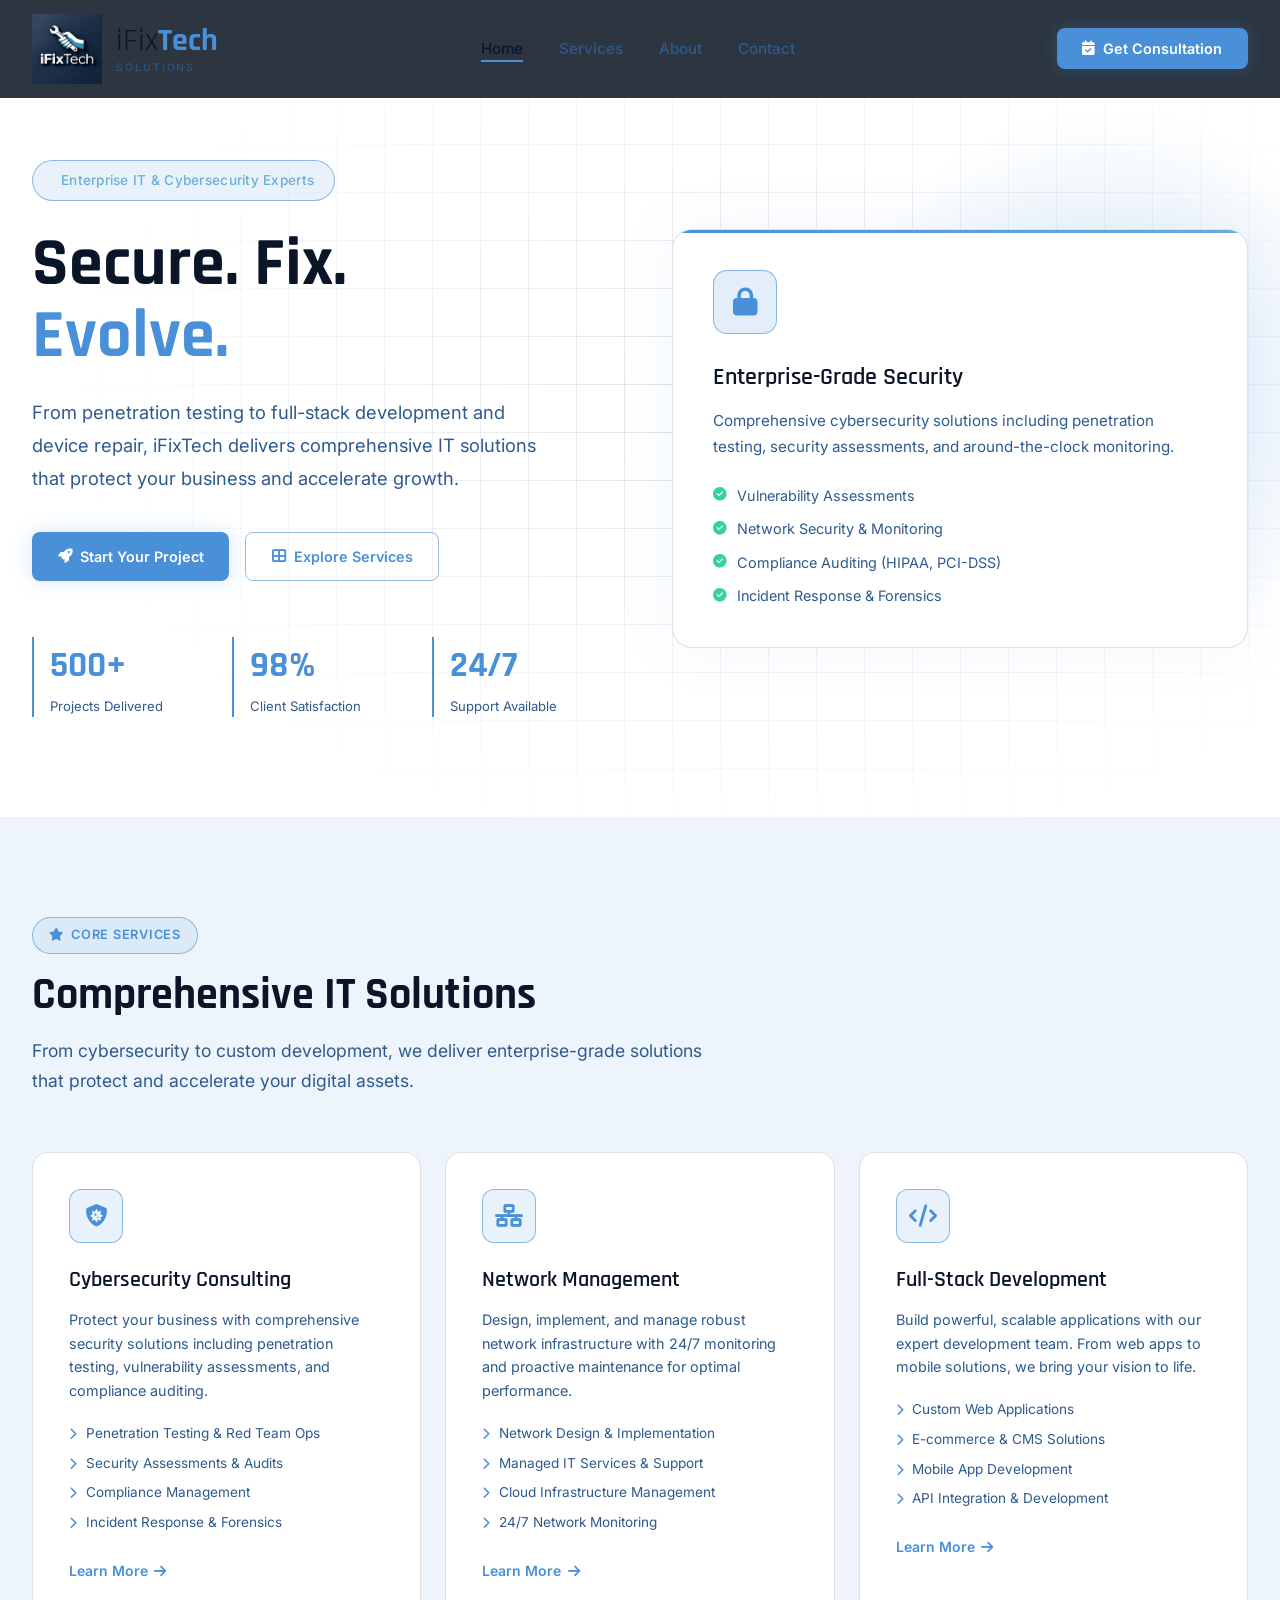
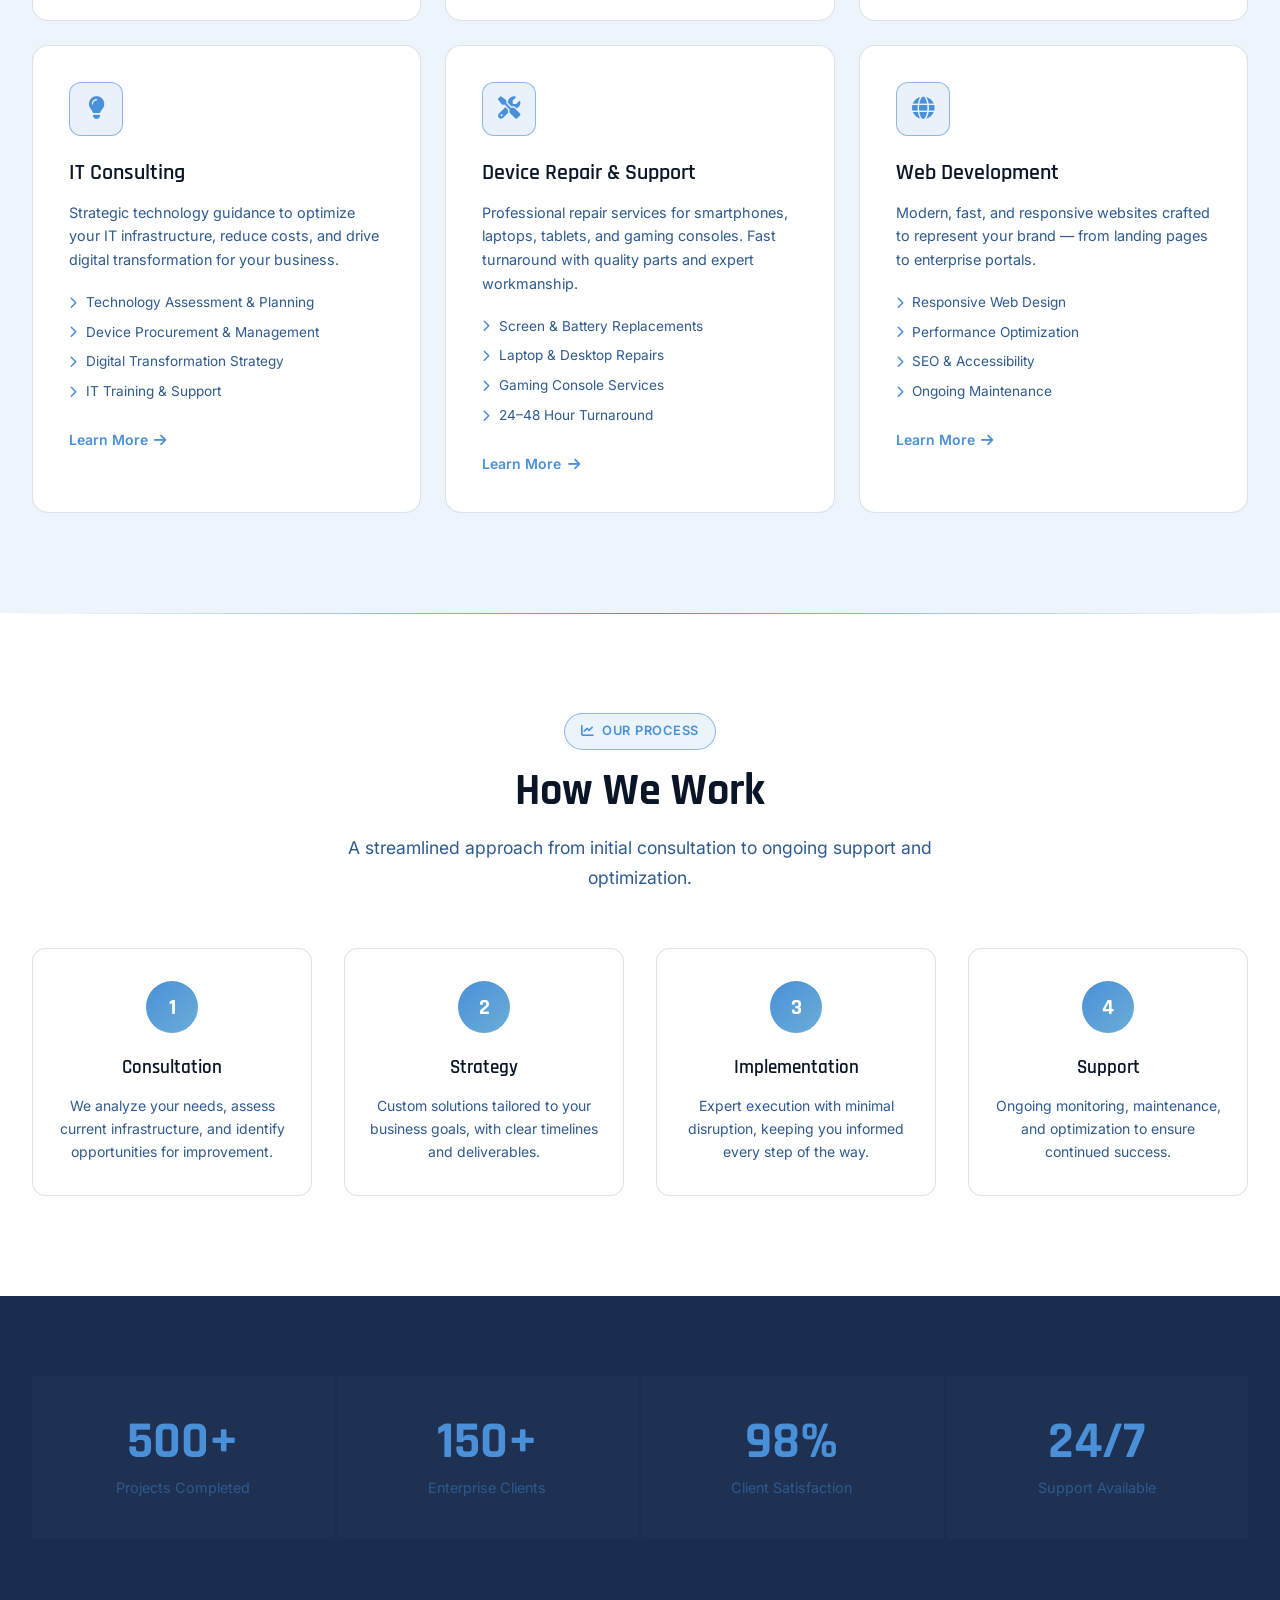
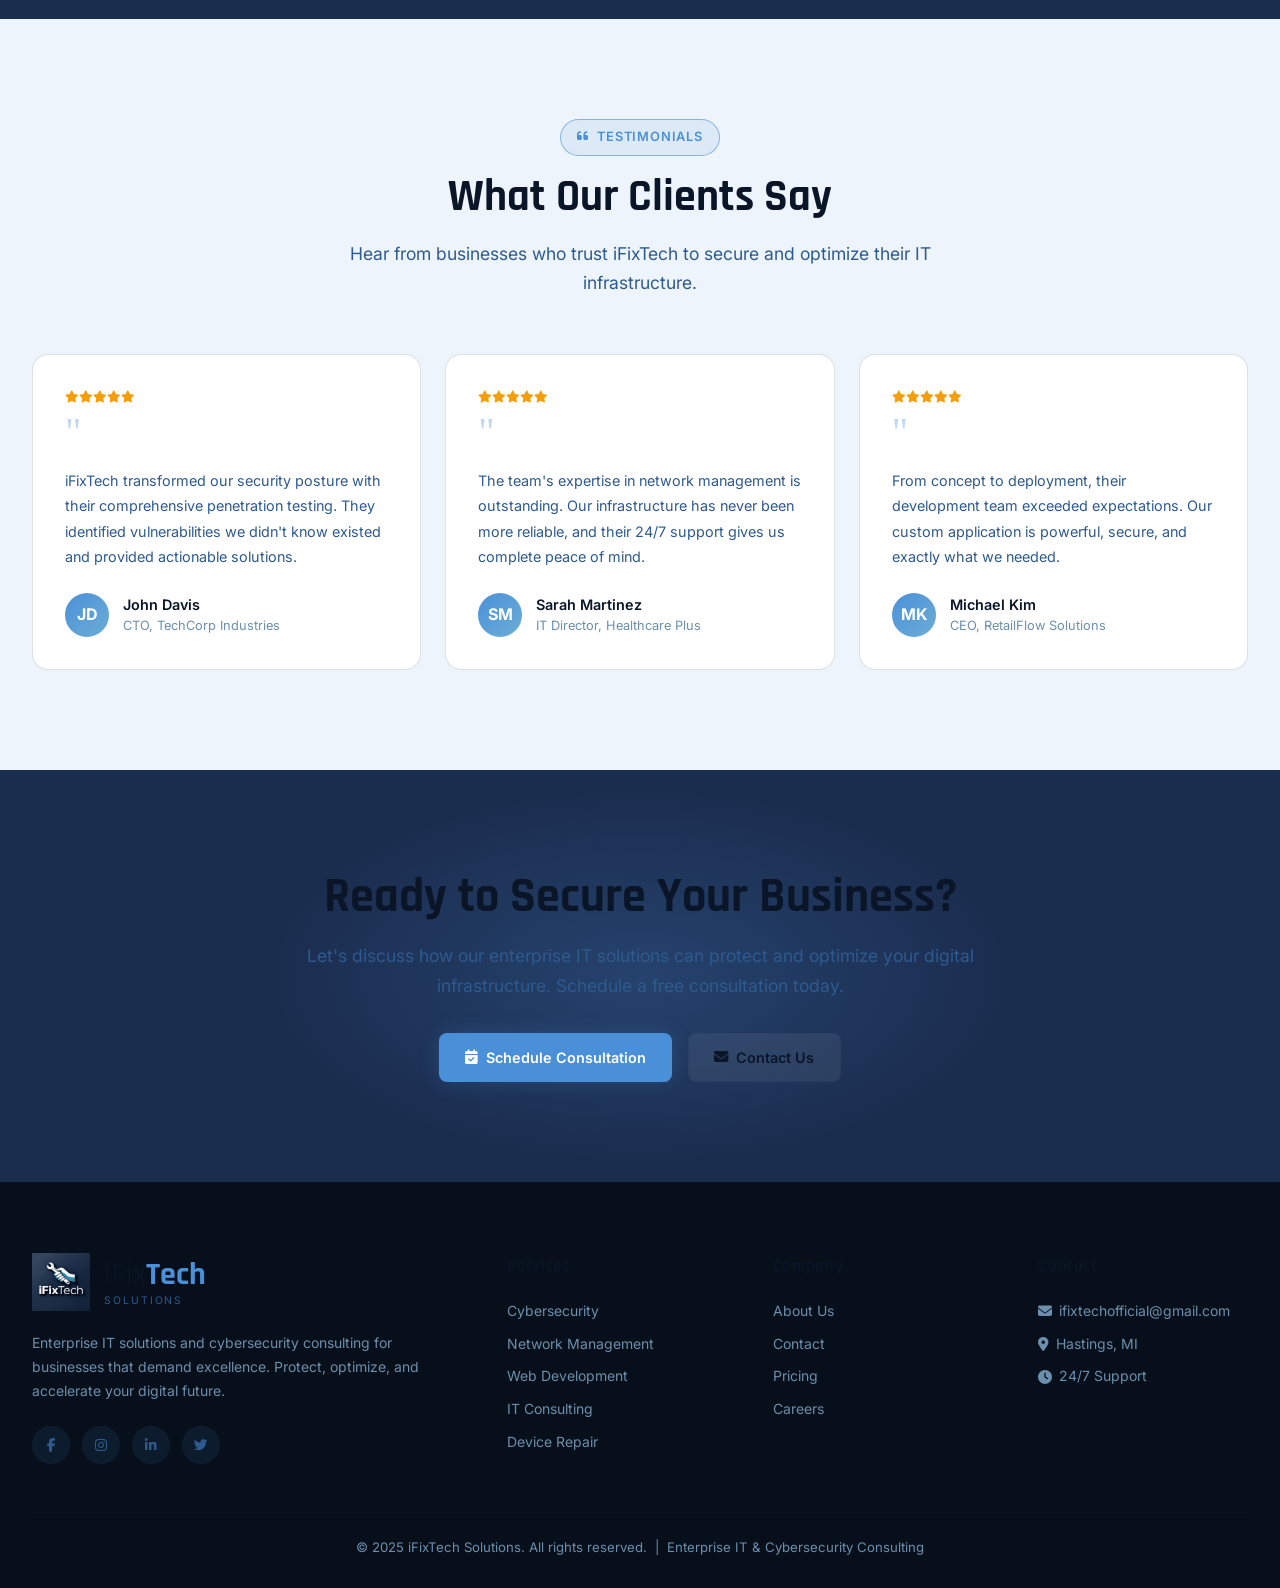
==== index.html @ 1303d903 "Full site revamp: dark navy theme matching iFixTech logo - Complete index.html redesign with dark na" ====
<!DOCTYPE html>
<html lang="en">
<head>
    <meta charset="UTF-8">
    <meta name="viewport" content="width=device-width, initial-scale=1.0">
    <title>iFixTech Solutions - Enterprise IT & Cybersecurity</title>
    <link rel="stylesheet" href="https://cdnjs.cloudflare.com/ajax/libs/font-awesome/6.4.0/css/all.min.css">
    <link href="https://fonts.googleapis.com/css2?family=Rajdhani:wght@400;500;600;700&family=Inter:wght@300;400;500;600;700&display=swap" rel="stylesheet">
    <style>
        /* Layout: full-width dark sections, max-1280 centered content, card grid */
        :root {
            --bg-page:    #08121F;
            --bg-surface: #0D1B2E;
            --bg-card:    #112236;
            --bg-raised:  #1B2D4F;
            --accent:     #4A90D9;
            --accent-lt:  #6BAED6;
            --accent-glow:rgba(74,144,217,0.22);
            --border:     rgba(74,144,217,0.18);
            --border-h:   rgba(74,144,217,0.5);
            --text-pri:   #FFFFFF;
            --text-sec:   #7FA8CC;
            --text-mut:   #4A6B8A;
            --success:    #34D399;
            --font-disp:  'Rajdhani', sans-serif;
            --font-body:  'Inter', sans-serif;
            color-scheme: dark;
        }
        @media (prefers-color-scheme: light) {
            :root:not([data-theme="dark"]) {
                --bg-page:    #EEF4FB;
                --bg-surface: #FFFFFF;
                --bg-card:    #FFFFFF;
                --bg-raised:  #1B2D4F;
                --border:     rgba(27,45,79,0.14);
                --border-h:   rgba(74,144,217,0.6);
                --text-pri:   #0A1628;
                --text-sec:   #2E5A8E;
                --text-mut:   #6B8FAD;
                color-scheme: light;
            }
        }
        :root[data-theme="light"] {
            --bg-page:    #EEF4FB;
            --bg-surface: #FFFFFF;
            --bg-card:    #FFFFFF;
            --bg-raised:  #1B2D4F;
            --border:     rgba(27,45,79,0.14);
            --border-h:   rgba(74,144,217,0.6);
            --text-pri:   #0A1628;
            --text-sec:   #2E5A8E;
            --text-mut:   #6B8FAD;
            color-scheme: light;
        }

        *, *::before, *::after { box-sizing: border-box; margin: 0; padding: 0; }
        html { scroll-behavior: smooth; }
        body {
            font-family: var(--font-body);
            background: var(--bg-page);
            color: var(--text-pri);
            line-height: 1.6;
            overflow-x: hidden;
        }
        .container { max-width: 1280px; margin: 0 auto; padding: 0 2rem; }
        img { max-width: 100%; }

        /* ── NAV ── */
        .header {
            position: fixed; top: 0; left: 0; right: 0; z-index: 1000;
            background: rgba(8,18,31,0.85);
            backdrop-filter: blur(18px);
            border-bottom: 1px solid var(--border);
            transition: background 0.3s;
        }
        .header.scrolled { background: rgba(8,18,31,0.97); }
        .nav {
            display: flex; align-items: center;
            justify-content: space-between;
            padding: 0.85rem 0;
        }
        .logo {
            display: flex; align-items: center; gap: 0.9rem;
            text-decoration: none; color: var(--text-pri);
            transition: opacity 0.2s;
        }
        .logo:hover { opacity: 0.88; }
        .logo-img { height: 70px; width: auto; flex-shrink: 0; }
        .logo-text { display: flex; flex-direction: column; line-height: 1.15; }
        .logo-name { font-family: var(--font-disp); font-size: 2rem; }
        .logo-ifix { font-weight: 400; color: var(--text-pri); }
        .logo-tech { font-weight: 700; color: var(--accent); }
        .logo-sub  { font-size: 0.65rem; letter-spacing: 0.18em; text-transform: uppercase; color: var(--text-sec); margin-top: 0.1rem; }

        .nav-links { display: flex; list-style: none; gap: 2.25rem; align-items: center; }
        .nav-links a {
            text-decoration: none; color: var(--text-sec); font-weight: 500;
            font-size: 0.95rem; transition: color 0.25s; position: relative; padding-bottom: 2px;
        }
        .nav-links a::after {
            content: ''; position: absolute; bottom: -2px; left: 0; right: 100%;
            height: 2px; background: var(--accent); transition: right 0.3s;
        }
        .nav-links a:hover, .nav-links a.active { color: var(--text-pri); }
        .nav-links a:hover::after, .nav-links a.active::after { right: 0; }

        .btn {
            display: inline-flex; align-items: center; gap: 0.5rem;
            padding: 0.75rem 1.6rem; border-radius: 8px; font-weight: 600;
            font-size: 0.9rem; text-decoration: none; cursor: pointer; border: none;
            transition: all 0.25s; font-family: var(--font-body);
        }
        .btn-primary {
            background: var(--accent); color: #fff;
            box-shadow: 0 0 20px var(--accent-glow);
        }
        .btn-primary:hover { background: var(--accent-lt); transform: translateY(-1px); box-shadow: 0 0 30px var(--accent-glow); }
        .btn-outline { background: transparent; color: var(--accent); border: 1.5px solid var(--border-h); }
        .btn-outline:hover { background: var(--accent-glow); color: #fff; border-color: var(--accent); }
        .btn-ghost  { background: rgba(255,255,255,0.07); color: var(--text-pri); border: 1px solid var(--border); }
        .btn-ghost:hover  { background: rgba(255,255,255,0.12); }

        .mobile-menu { display: none; background: none; border: none; color: var(--text-sec); font-size: 1.4rem; cursor: pointer; }

        /* ── HERO ── */
        .hero {
            padding: 160px 0 100px;
            background: var(--bg-surface);
            position: relative; overflow: hidden;
        }
        .hero-grid-bg {
            position: absolute; inset: 0; z-index: 0; pointer-events: none;
            background-image:
                linear-gradient(var(--border) 1px, transparent 1px),
                linear-gradient(90deg, var(--border) 1px, transparent 1px);
            background-size: 48px 48px;
            mask-image: radial-gradient(ellipse 70% 70% at 60% 50%, black 0%, transparent 80%);
        }
        .hero-glow {
            position: absolute; top: 10%; right: -10%; width: 600px; height: 600px;
            background: radial-gradient(circle, var(--accent-glow) 0%, transparent 65%);
            z-index: 0; pointer-events: none;
        }
        .hero-content {
            position: relative; z-index: 1;
            display: grid; grid-template-columns: 1fr 1fr; gap: 4rem; align-items: center;
        }
        .hero-badge {
            display: inline-flex; align-items: center; gap: 0.5rem;
            background: rgba(74,144,217,0.12); border: 1px solid var(--border-h);
            padding: 0.55rem 1.25rem; border-radius: 50px; font-size: 0.85rem;
            font-weight: 500; color: var(--accent-lt); margin-bottom: 1.75rem;
            letter-spacing: 0.02em;
        }
        .hero-title {
            font-family: var(--font-disp); font-size: 4.25rem; font-weight: 700;
            line-height: 1.05; color: var(--text-pri); margin-bottom: 1.5rem;
            text-wrap: balance;
        }
        .hero-title .hl { color: var(--accent); }
        .hero-subtitle {
            font-size: 1.15rem; color: var(--text-sec); line-height: 1.8;
            margin-bottom: 2.25rem; max-width: 520px;
        }
        .hero-cta { display: flex; gap: 1rem; flex-wrap: wrap; margin-bottom: 3.5rem; }
        .hero-stats { display: grid; grid-template-columns: repeat(3,1fr); gap: 1.5rem; }
        .stat-item { border-left: 2px solid var(--accent); padding-left: 1rem; }
        .stat-num { font-family: var(--font-disp); font-size: 2.25rem; font-weight: 700; color: var(--accent); }
        .stat-lbl { font-size: 0.82rem; color: var(--text-sec); margin-top: 0.1rem; }

        .hero-card {
            background: var(--bg-card);
            border: 1px solid var(--border);
            border-radius: 20px; padding: 2.5rem;
            box-shadow: 0 0 60px rgba(74,144,217,0.08);
            position: relative; overflow: hidden;
        }
        .hero-card::before {
            content: ''; position: absolute; top: 0; left: 0; right: 0; height: 3px;
            background: linear-gradient(90deg, var(--accent), var(--accent-lt));
        }
        .hero-card-icon {
            width: 64px; height: 64px; background: rgba(74,144,217,0.15);
            border: 1px solid var(--border-h); border-radius: 14px;
            display: flex; align-items: center; justify-content: center;
            font-size: 1.75rem; color: var(--accent); margin-bottom: 1.5rem;
        }
        .hero-card h3 { font-family: var(--font-disp); font-size: 1.5rem; font-weight: 600; margin-bottom: 0.75rem; }
        .hero-card p  { color: var(--text-sec); line-height: 1.7; margin-bottom: 1.5rem; font-size: 0.95rem; }
        .check-list { list-style: none; display: flex; flex-direction: column; gap: 0.65rem; }
        .check-list li { display: flex; align-items: center; gap: 0.65rem; font-size: 0.9rem; color: var(--text-sec); }
        .check-list li i { color: var(--success); font-size: 0.85rem; flex-shrink: 0; }

        /* ── SECTION SHARED ── */
        .section-badge {
            display: inline-flex; align-items: center; gap: 0.45rem;
            background: rgba(74,144,217,0.1); border: 1px solid var(--border-h);
            padding: 0.45rem 1rem; border-radius: 50px; font-size: 0.8rem;
            font-weight: 600; color: var(--accent); letter-spacing: 0.06em;
            text-transform: uppercase; margin-bottom: 1rem;
        }
        .section-title {
            font-family: var(--font-disp); font-size: 2.75rem; font-weight: 700;
            color: var(--text-pri); margin-bottom: 1rem; line-height: 1.15; text-wrap: balance;
        }
        .section-sub { font-size: 1.1rem; color: var(--text-sec); line-height: 1.7; max-width: 680px; }
        .section-header { margin-bottom: 3.5rem; }
        .section-header.center { text-align: center; }
        .section-header.center .section-sub { margin: 0 auto; }

        /* ── SERVICES ── */
        .services-section { padding: 100px 0; background: var(--bg-page); }
        .services-grid { display: grid; grid-template-columns: repeat(3,1fr); gap: 1.5rem; }
        .service-card {
            background: var(--bg-card); border: 1px solid var(--border);
            border-radius: 16px; padding: 2.25rem;
            transition: border-color 0.3s, box-shadow 0.3s, transform 0.3s;
            position: relative; overflow: hidden;
        }
        .service-card::after {
            content: ''; position: absolute; bottom: 0; left: 0; right: 0; height: 2px;
            background: linear-gradient(90deg, var(--accent), var(--accent-lt));
            transform: scaleX(0); transform-origin: left; transition: transform 0.35s;
        }
        .service-card:hover { border-color: var(--border-h); transform: translateY(-4px); box-shadow: 0 12px 40px rgba(74,144,217,0.12); }
        .service-card:hover::after { transform: scaleX(1); }
        .svc-icon {
            width: 54px; height: 54px; background: rgba(74,144,217,0.12);
            border: 1px solid var(--border-h); border-radius: 12px;
            display: flex; align-items: center; justify-content: center;
            font-size: 1.4rem; color: var(--accent); margin-bottom: 1.25rem;
            transition: background 0.3s;
        }
        .service-card:hover .svc-icon { background: rgba(74,144,217,0.22); }
        .svc-title { font-family: var(--font-disp); font-size: 1.35rem; font-weight: 600; margin-bottom: 0.65rem; }
        .svc-desc  { font-size: 0.9rem; color: var(--text-sec); line-height: 1.65; margin-bottom: 1.25rem; }
        .svc-features { list-style: none; display: flex; flex-direction: column; gap: 0.5rem; margin-bottom: 1.5rem; }
        .svc-features li { font-size: 0.85rem; color: var(--text-sec); display: flex; align-items: center; gap: 0.55rem; }
        .svc-features li i { color: var(--accent); font-size: 0.75rem; flex-shrink: 0; }
        .svc-link {
            display: inline-flex; align-items: center; gap: 0.4rem;
            font-size: 0.875rem; font-weight: 600; color: var(--accent);
            text-decoration: none; transition: gap 0.25s;
        }
        .svc-link:hover { gap: 0.7rem; }
        .service-card.wide { grid-column: span 3; max-width: 480px; margin: 0 auto; width: 100%; }

        /* ── PROCESS ── */
        .process-section { padding: 100px 0; background: var(--bg-surface); position: relative; overflow: hidden; }
        .process-section::before {
            content: ''; position: absolute; top: 0; left: 0; right: 0; height: 1px;
            background: linear-gradient(90deg, transparent, var(--accent), transparent);
        }
        .process-grid { display: grid; grid-template-columns: repeat(4,1fr); gap: 2rem; margin-top: 3.5rem; }
        .process-step { text-align: center; padding: 2rem 1.5rem; background: var(--bg-card); border: 1px solid var(--border); border-radius: 14px; transition: border-color 0.3s; }
        .process-step:hover { border-color: var(--border-h); }
        .process-num {
            width: 52px; height: 52px; background: linear-gradient(135deg, var(--accent), var(--accent-lt));
            border-radius: 50%; display: flex; align-items: center; justify-content: center;
            font-family: var(--font-disp); font-size: 1.4rem; font-weight: 700;
            color: #fff; margin: 0 auto 1.25rem;
        }
        .process-step h3 { font-family: var(--font-disp); font-size: 1.2rem; font-weight: 600; margin-bottom: 0.6rem; }
        .process-step p  { font-size: 0.875rem; color: var(--text-sec); line-height: 1.65; }

        /* ── STATS ── */
        .stats-section { padding: 80px 0; background: var(--bg-raised); }
        .stats-grid { display: grid; grid-template-columns: repeat(4,1fr); gap: 2px; }
        .stat-card {
            padding: 2.5rem 2rem; text-align: center;
            background: rgba(255,255,255,0.02);
            border-right: 1px solid var(--border);
        }
        .stat-card:last-child { border-right: none; }
        .stat-card .stat-num { font-family: var(--font-disp); font-size: 3.25rem; font-weight: 700; color: var(--accent); line-height: 1; }
        .stat-card .stat-lbl { font-size: 0.9rem; color: var(--text-sec); margin-top: 0.5rem; }

        /* ── TESTIMONIALS ── */
        .testimonials-section { padding: 100px 0; background: var(--bg-page); }
        .testimonials-grid { display: grid; grid-template-columns: repeat(3,1fr); gap: 1.5rem; }
        .testimonial-card {
            background: var(--bg-card); border: 1px solid var(--border); border-radius: 16px;
            padding: 2rem; transition: border-color 0.3s, transform 0.3s;
        }
        .testimonial-card:hover { border-color: var(--border-h); transform: translateY(-3px); }
        .quote-icon { font-size: 2.5rem; color: var(--accent); opacity: 0.35; line-height: 1; margin-bottom: 1rem; font-family: Georgia, serif; }
        .testimonial-text { font-size: 0.9rem; color: var(--text-sec); line-height: 1.75; margin-bottom: 1.5rem; }
        .testimonial-author { display: flex; align-items: center; gap: 0.875rem; }
        .author-avatar {
            width: 44px; height: 44px; border-radius: 50%; flex-shrink: 0;
            background: linear-gradient(135deg, var(--accent), var(--accent-lt));
            display: flex; align-items: center; justify-content: center;
            font-weight: 700; font-size: 1rem; color: #fff;
        }
        .author-info h4 { font-size: 0.9rem; font-weight: 600; color: var(--text-pri); }
        .author-info p  { font-size: 0.8rem; color: var(--text-mut); }
        .stars { color: #F59E0B; font-size: 0.75rem; margin-bottom: 0.35rem; }

        /* ── CTA ── */
        .cta-section {
            padding: 100px 0;
            background: var(--bg-raised);
            position: relative; overflow: hidden;
        }
        .cta-section::before {
            content: ''; position: absolute; left: 50%; top: 50%; transform: translate(-50%,-50%);
            width: 800px; height: 400px;
            background: radial-gradient(ellipse, var(--accent-glow) 0%, transparent 65%);
            pointer-events: none;
        }
        .cta-inner { text-align: center; position: relative; z-index: 1; max-width: 680px; margin: 0 auto; }
        .cta-inner .section-title { font-size: 3rem; margin-bottom: 1rem; }
        .cta-inner p { font-size: 1.1rem; color: var(--text-sec); line-height: 1.7; margin-bottom: 2rem; }
        .cta-btns { display: flex; gap: 1rem; justify-content: center; flex-wrap: wrap; }

        /* ── FOOTER ── */
        .footer {
            background: #060F1A;
            padding: 70px 0 30px;
            border-top: 1px solid var(--border);
        }
        .footer-grid { display: grid; grid-template-columns: 2fr 1fr 1fr 1fr; gap: 3.5rem; margin-bottom: 3rem; }
        .footer-brand .logo { margin-bottom: 1.25rem; }
        .footer-brand p { font-size: 0.875rem; color: var(--text-mut); line-height: 1.7; margin-bottom: 1.5rem; }
        .social-row { display: flex; gap: 0.75rem; }
        .social-row a {
            width: 38px; height: 38px; border-radius: 50%;
            background: rgba(74,144,217,0.1); border: 1px solid var(--border);
            display: flex; align-items: center; justify-content: center;
            color: var(--text-sec); text-decoration: none; font-size: 0.85rem;
            transition: all 0.25s;
        }
        .social-row a:hover { background: var(--accent); color: #fff; border-color: var(--accent); }
        .footer-col h4 { font-family: var(--font-disp); font-size: 1.05rem; font-weight: 600; margin-bottom: 1.25rem; letter-spacing: 0.04em; }
        .footer-links { list-style: none; display: flex; flex-direction: column; gap: 0.65rem; }
        .footer-links a { font-size: 0.875rem; color: var(--text-mut); text-decoration: none; transition: color 0.25s; display: flex; align-items: center; gap: 0.4rem; }
        .footer-links a:hover { color: var(--accent-lt); }
        .footer-bottom { border-top: 1px solid var(--border); padding-top: 1.5rem; text-align: center; font-size: 0.825rem; color: var(--text-mut); }

        /* ── MODAL ── */
        .modal {
            display: none; position: fixed; inset: 0; z-index: 2000;
            background: rgba(4,10,20,0.92); backdrop-filter: blur(10px);
            align-items: center; justify-content: center;
        }
        .modal.active { display: flex; }
        .modal-box {
            background: var(--bg-card); border: 1px solid var(--border);
            border-radius: 20px; width: 90%; max-width: 580px; max-height: 90vh;
            overflow-y: auto; position: relative;
        }
        .modal-box::before {
            content: ''; position: absolute; top: 0; left: 0; right: 0; height: 3px;
            background: linear-gradient(90deg, var(--accent), var(--accent-lt)); border-radius: 20px 20px 0 0;
        }
        .modal-head { padding: 2rem 2rem 1.25rem; border-bottom: 1px solid var(--border); }
        .modal-close {
            position: absolute; top: 1.25rem; right: 1.25rem;
            width: 36px; height: 36px; border-radius: 50%;
            background: var(--bg-raised); border: 1px solid var(--border);
            color: var(--text-sec); font-size: 1rem; cursor: pointer;
            display: flex; align-items: center; justify-content: center; transition: all 0.25s;
        }
        .modal-close:hover { background: #EF4444; color: #fff; border-color: #EF4444; }
        .modal-title { font-family: var(--font-disp); font-size: 1.75rem; font-weight: 700; margin-bottom: 0.35rem; }
        .modal-sub { font-size: 0.875rem; color: var(--text-sec); }
        .modal-body { padding: 1.75rem 2rem; }
        .form-row { display: grid; grid-template-columns: 1fr 1fr; gap: 1rem; }
        .form-group { margin-bottom: 1.25rem; }
        .form-label { display: block; font-size: 0.85rem; font-weight: 600; color: var(--text-sec); margin-bottom: 0.45rem; }
        .form-input, .form-select, .form-textarea {
            width: 100%; padding: 0.75rem 1rem;
            background: var(--bg-raised); border: 1px solid var(--border);
            border-radius: 9px; font-size: 0.9rem; color: var(--text-pri);
            font-family: var(--font-body); transition: border-color 0.25s;
        }
        .form-input:focus, .form-select:focus, .form-textarea:focus {
            outline: none; border-color: var(--accent);
            box-shadow: 0 0 0 3px var(--accent-glow);
        }
        .form-input::placeholder, .form-textarea::placeholder { color: var(--text-mut); }
        .form-select option { background: var(--bg-card); }
        .form-textarea { resize: vertical; min-height: 110px; }
        .form-submit {
            width: 100%; padding: 0.875rem; background: var(--accent); color: #fff;
            border: none; border-radius: 9px; font-size: 0.95rem; font-weight: 600;
            font-family: var(--font-body); cursor: pointer; transition: all 0.25s;
            display: flex; align-items: center; justify-content: center; gap: 0.5rem;
        }
        .form-submit:hover { background: var(--accent-lt); transform: translateY(-1px); }
        .success-msg {
            display: none; background: rgba(52,211,153,0.12); border: 1px solid rgba(52,211,153,0.4);
            color: var(--success); padding: 0.875rem; border-radius: 9px;
            text-align: center; font-size: 0.9rem; margin-bottom: 1rem;
        }
        .success-msg.show { display: block; }

        /* ── FLOATING BG ICONS ── */
        .bg-icons { position: fixed; inset: 0; pointer-events: none; z-index: -1; overflow: hidden; }
        .bg-icons i { position: absolute; color: var(--accent); opacity: 0.04; animation: drift 18s ease-in-out infinite; }
        @keyframes drift {
            0%,100% { transform: translate(0,0) rotate(0deg); }
            33%      { transform: translate(12px,-18px) rotate(4deg); }
            66%      { transform: translate(-10px,12px) rotate(-3deg); }
        }

        /* ── ANIMATIONS ── */
        .fade-up { opacity: 0; transform: translateY(28px); transition: opacity 0.7s, transform 0.7s; }
        .fade-up.visible { opacity: 1; transform: translateY(0); }

        /* ── RESPONSIVE ── */
        @media (max-width: 1024px) {
            .hero-content { grid-template-columns: 1fr; }
            .hero-card { max-width: 520px; }
            .services-grid { grid-template-columns: 1fr 1fr; }
            .service-card.wide { grid-column: span 2; }
            .process-grid { grid-template-columns: 1fr 1fr; }
            .testimonials-grid { grid-template-columns: 1fr 1fr; }
            .testimonials-grid .testimonial-card:last-child { grid-column: span 2; max-width: 420px; margin: 0 auto; }
            .stats-grid { grid-template-columns: repeat(2,1fr); }
            .stat-card:nth-child(2) { border-right: none; }
            .footer-grid { grid-template-columns: 1fr 1fr; }
        }
        @media (max-width: 768px) {
            .logo-img { height: 54px; }
            .logo-name { font-size: 1.6rem; }
            .nav-links { display: none; position: fixed; top: 80px; left: 0; right: 0; bottom: 0; background: var(--bg-page); flex-direction: column; justify-content: center; align-items: center; gap: 2rem; border-top: 1px solid var(--border); }
            .nav-links.open { display: flex; }
            .mobile-menu { display: block; }
            .hero { padding: 130px 0 70px; }
            .hero-title { font-size: 2.75rem; }
            .hero-stats { grid-template-columns: 1fr; }
            .section-title { font-size: 2rem; }
            .services-grid { grid-template-columns: 1fr; }
            .service-card.wide { grid-column: span 1; }
            .process-grid { grid-template-columns: 1fr; }
            .stats-grid { grid-template-columns: 1fr; }
            .stat-card { border-right: none; border-bottom: 1px solid var(--border); }
            .testimonials-grid { grid-template-columns: 1fr; }
            .testimonials-grid .testimonial-card:last-child { grid-column: span 1; max-width: 100%; }
            .footer-grid { grid-template-columns: 1fr; gap: 2rem; }
            .cta-inner .section-title { font-size: 2rem; }
            .form-row { grid-template-columns: 1fr; }
        }
        @media (max-width: 480px) {
            .container { padding: 0 1rem; }
            .hero-cta { flex-direction: column; }
        }
    </style>
</head>
<body>

<!-- Background floating icons -->
<div class="bg-icons">
    <i class="fas fa-shield-alt"    style="top:12%;left:4%;font-size:3rem;animation-delay:-2s;"></i>
    <i class="fas fa-wrench"        style="top:28%;right:6%;font-size:2.5rem;animation-delay:-5s;animation-duration:22s;"></i>
    <i class="fas fa-network-wired" style="top:55%;left:6%;font-size:2.8rem;animation-delay:-8s;"></i>
    <i class="fas fa-code"          style="top:70%;right:9%;font-size:2.4rem;animation-delay:-3s;animation-duration:20s;"></i>
    <i class="fas fa-lock"          style="top:40%;left:2%;font-size:2rem;animation-delay:-10s;animation-duration:25s;"></i>
    <i class="fas fa-microchip"     style="top:85%;left:15%;font-size:3rem;animation-delay:-6s;"></i>
    <i class="fas fa-server"        style="top:20%;right:18%;font-size:2.2rem;animation-delay:-14s;animation-duration:19s;"></i>
    <i class="fas fa-cloud"         style="top:60%;right:20%;font-size:2.6rem;animation-delay:-4s;animation-duration:23s;"></i>
</div>

<!-- ── HEADER ── -->
<header class="header" id="header">
    <div class="container">
        <nav class="nav">
            <a href="index.html" class="logo">
                <img src="logo.webp" alt="iFixTech" class="logo-img">
                <div class="logo-text">
                    <div class="logo-name">
                        <span class="logo-ifix">iFix</span><span class="logo-tech">Tech</span>
                    </div>
                    <div class="logo-sub">Solutions</div>
                </div>
            </a>

            <ul class="nav-links" id="navLinks">
                <li><a href="index.html" class="active">Home</a></li>
                <li><a href="services.html">Services</a></li>
                <li><a href="about.html">About</a></li>
                <li><a href="contact.html">Contact</a></li>
            </ul>

            <div style="display:flex;gap:0.75rem;align-items:center;">
                <button class="btn btn-primary" id="openModal">
                    <i class="fas fa-calendar-check"></i>
                    Get Consultation
                </button>
                <button class="mobile-menu" id="mobileBtn" aria-label="Toggle menu">
                    <i class="fas fa-bars"></i>
                </button>
            </div>
        </nav>
    </div>
</header>

<!-- ── HERO ── -->
<section class="hero">
    <div class="hero-grid-bg"></div>
    <div class="hero-glow"></div>
    <div class="container">
        <div class="hero-content">
            <div class="hero-text">
                <div class="hero-badge">
                    <i class="fas fa-shield-check"></i>
                    Enterprise IT &amp; Cybersecurity Experts
                </div>
                <h1 class="hero-title">
                    Secure. Fix.<br><span class="hl">Evolve.</span>
                </h1>
                <p class="hero-subtitle">
                    From penetration testing to full-stack development and device repair,
                    iFixTech delivers comprehensive IT solutions that protect your business
                    and accelerate growth.
                </p>
                <div class="hero-cta">
                    <a href="contact.html" class="btn btn-primary">
                        <i class="fas fa-rocket"></i> Start Your Project
                    </a>
                    <a href="services.html" class="btn btn-outline">
                        <i class="fas fa-th-large"></i> Explore Services
                    </a>
                </div>
                <div class="hero-stats">
                    <div class="stat-item">
                        <div class="stat-num">500+</div>
                        <div class="stat-lbl">Projects Delivered</div>
                    </div>
                    <div class="stat-item">
                        <div class="stat-num">98%</div>
                        <div class="stat-lbl">Client Satisfaction</div>
                    </div>
                    <div class="stat-item">
                        <div class="stat-num">24/7</div>
                        <div class="stat-lbl">Support Available</div>
                    </div>
                </div>
            </div>

            <div class="hero-card fade-up">
                <div class="hero-card-icon"><i class="fas fa-lock"></i></div>
                <h3>Enterprise-Grade Security</h3>
                <p>Comprehensive cybersecurity solutions including penetration testing,
                   security assessments, and around-the-clock monitoring.</p>
                <ul class="check-list">
                    <li><i class="fas fa-check-circle"></i> Vulnerability Assessments</li>
                    <li><i class="fas fa-check-circle"></i> Network Security & Monitoring</li>
                    <li><i class="fas fa-check-circle"></i> Compliance Auditing (HIPAA, PCI-DSS)</li>
                    <li><i class="fas fa-check-circle"></i> Incident Response & Forensics</li>
                </ul>
            </div>
        </div>
    </div>
</section>

<!-- ── SERVICES ── -->
<section class="services-section">
    <div class="container">
        <div class="section-header fade-up">
            <div class="section-badge"><i class="fas fa-star"></i> Core Services</div>
            <h2 class="section-title">Comprehensive IT Solutions</h2>
            <p class="section-sub">
                From cybersecurity to custom development, we deliver enterprise-grade
                solutions that protect and accelerate your digital assets.
            </p>
        </div>

        <div class="services-grid">
            <div class="service-card fade-up">
                <div class="svc-icon"><i class="fas fa-shield-virus"></i></div>
                <h3 class="svc-title">Cybersecurity Consulting</h3>
                <p class="svc-desc">Protect your business with comprehensive security solutions including penetration testing, vulnerability assessments, and compliance auditing.</p>
                <ul class="svc-features">
                    <li><i class="fas fa-chevron-right"></i> Penetration Testing &amp; Red Team Ops</li>
                    <li><i class="fas fa-chevron-right"></i> Security Assessments &amp; Audits</li>
                    <li><i class="fas fa-chevron-right"></i> Compliance Management</li>
                    <li><i class="fas fa-chevron-right"></i> Incident Response &amp; Forensics</li>
                </ul>
                <a href="cybersecurity.html" class="svc-link">Learn More <i class="fas fa-arrow-right"></i></a>
            </div>

            <div class="service-card fade-up">
                <div class="svc-icon"><i class="fas fa-network-wired"></i></div>
                <h3 class="svc-title">Network Management</h3>
                <p class="svc-desc">Design, implement, and manage robust network infrastructure with 24/7 monitoring and proactive maintenance for optimal performance.</p>
                <ul class="svc-features">
                    <li><i class="fas fa-chevron-right"></i> Network Design &amp; Implementation</li>
                    <li><i class="fas fa-chevron-right"></i> Managed IT Services &amp; Support</li>
                    <li><i class="fas fa-chevron-right"></i> Cloud Infrastructure Management</li>
                    <li><i class="fas fa-chevron-right"></i> 24/7 Network Monitoring</li>
                </ul>
                <a href="network-management.html" class="svc-link">Learn More <i class="fas fa-arrow-right"></i></a>
            </div>

            <div class="service-card fade-up">
                <div class="svc-icon"><i class="fas fa-code"></i></div>
                <h3 class="svc-title">Full-Stack Development</h3>
                <p class="svc-desc">Build powerful, scalable applications with our expert development team. From web apps to mobile solutions, we bring your vision to life.</p>
                <ul class="svc-features">
                    <li><i class="fas fa-chevron-right"></i> Custom Web Applications</li>
                    <li><i class="fas fa-chevron-right"></i> E-commerce &amp; CMS Solutions</li>
                    <li><i class="fas fa-chevron-right"></i> Mobile App Development</li>
                    <li><i class="fas fa-chevron-right"></i> API Integration &amp; Development</li>
                </ul>
                <a href="web-development.html" class="svc-link">Learn More <i class="fas fa-arrow-right"></i></a>
            </div>

            <div class="service-card fade-up">
                <div class="svc-icon"><i class="fas fa-lightbulb"></i></div>
                <h3 class="svc-title">IT Consulting</h3>
                <p class="svc-desc">Strategic technology guidance to optimize your IT infrastructure, reduce costs, and drive digital transformation for your business.</p>
                <ul class="svc-features">
                    <li><i class="fas fa-chevron-right"></i> Technology Assessment &amp; Planning</li>
                    <li><i class="fas fa-chevron-right"></i> Device Procurement &amp; Management</li>
                    <li><i class="fas fa-chevron-right"></i> Digital Transformation Strategy</li>
                    <li><i class="fas fa-chevron-right"></i> IT Training &amp; Support</li>
                </ul>
                <a href="consulting.html" class="svc-link">Learn More <i class="fas fa-arrow-right"></i></a>
            </div>

            <div class="service-card fade-up">
                <div class="svc-icon"><i class="fas fa-tools"></i></div>
                <h3 class="svc-title">Device Repair &amp; Support</h3>
                <p class="svc-desc">Professional repair services for smartphones, laptops, tablets, and gaming consoles. Fast turnaround with quality parts and expert workmanship.</p>
                <ul class="svc-features">
                    <li><i class="fas fa-chevron-right"></i> Screen &amp; Battery Replacements</li>
                    <li><i class="fas fa-chevron-right"></i> Laptop &amp; Desktop Repairs</li>
                    <li><i class="fas fa-chevron-right"></i> Gaming Console Services</li>
                    <li><i class="fas fa-chevron-right"></i> 24–48 Hour Turnaround</li>
                </ul>
                <a href="services.html" class="svc-link">Learn More <i class="fas fa-arrow-right"></i></a>
            </div>

            <div class="service-card fade-up">
                <div class="svc-icon"><i class="fas fa-globe"></i></div>
                <h3 class="svc-title">Web Development</h3>
                <p class="svc-desc">Modern, fast, and responsive websites crafted to represent your brand — from landing pages to enterprise portals.</p>
                <ul class="svc-features">
                    <li><i class="fas fa-chevron-right"></i> Responsive Web Design</li>
                    <li><i class="fas fa-chevron-right"></i> Performance Optimization</li>
                    <li><i class="fas fa-chevron-right"></i> SEO &amp; Accessibility</li>
                    <li><i class="fas fa-chevron-right"></i> Ongoing Maintenance</li>
                </ul>
                <a href="web-development.html" class="svc-link">Learn More <i class="fas fa-arrow-right"></i></a>
            </div>
        </div>
    </div>
</section>

<!-- ── PROCESS ── -->
<section class="process-section">
    <div class="container">
        <div class="section-header center fade-up">
            <div class="section-badge"><i class="fas fa-chart-line"></i> Our Process</div>
            <h2 class="section-title">How We Work</h2>
            <p class="section-sub">A streamlined approach from initial consultation to ongoing support and optimization.</p>
        </div>
        <div class="process-grid">
            <div class="process-step fade-up">
                <div class="process-num">1</div>
                <h3>Consultation</h3>
                <p>We analyze your needs, assess current infrastructure, and identify opportunities for improvement.</p>
            </div>
            <div class="process-step fade-up">
                <div class="process-num">2</div>
                <h3>Strategy</h3>
                <p>Custom solutions tailored to your business goals, with clear timelines and deliverables.</p>
            </div>
            <div class="process-step fade-up">
                <div class="process-num">3</div>
                <h3>Implementation</h3>
                <p>Expert execution with minimal disruption, keeping you informed every step of the way.</p>
            </div>
            <div class="process-step fade-up">
                <div class="process-num">4</div>
                <h3>Support</h3>
                <p>Ongoing monitoring, maintenance, and optimization to ensure continued success.</p>
            </div>
        </div>
    </div>
</section>

<!-- ── STATS ── -->
<section class="stats-section">
    <div class="container">
        <div class="stats-grid">
            <div class="stat-card fade-up">
                <div class="stat-num">500+</div>
                <div class="stat-lbl">Projects Completed</div>
            </div>
            <div class="stat-card fade-up">
                <div class="stat-num">150+</div>
                <div class="stat-lbl">Enterprise Clients</div>
            </div>
            <div class="stat-card fade-up">
                <div class="stat-num">98%</div>
                <div class="stat-lbl">Client Satisfaction</div>
            </div>
            <div class="stat-card fade-up">
                <div class="stat-num">24/7</div>
                <div class="stat-lbl">Support Available</div>
            </div>
        </div>
    </div>
</section>

<!-- ── TESTIMONIALS ── -->
<section class="testimonials-section">
    <div class="container">
        <div class="section-header center fade-up">
            <div class="section-badge"><i class="fas fa-quote-left"></i> Testimonials</div>
            <h2 class="section-title">What Our Clients Say</h2>
            <p class="section-sub">Hear from businesses who trust iFixTech to secure and optimize their IT infrastructure.</p>
        </div>
        <div class="testimonials-grid">
            <div class="testimonial-card fade-up">
                <div class="stars"><i class="fas fa-star"></i><i class="fas fa-star"></i><i class="fas fa-star"></i><i class="fas fa-star"></i><i class="fas fa-star"></i></div>
                <div class="quote-icon">"</div>
                <p class="testimonial-text">iFixTech transformed our security posture with their comprehensive penetration testing. They identified vulnerabilities we didn't know existed and provided actionable solutions.</p>
                <div class="testimonial-author">
                    <div class="author-avatar">JD</div>
                    <div class="author-info">
                        <h4>John Davis</h4>
                        <p>CTO, TechCorp Industries</p>
                    </div>
                </div>
            </div>
            <div class="testimonial-card fade-up">
                <div class="stars"><i class="fas fa-star"></i><i class="fas fa-star"></i><i class="fas fa-star"></i><i class="fas fa-star"></i><i class="fas fa-star"></i></div>
                <div class="quote-icon">"</div>
                <p class="testimonial-text">The team's expertise in network management is outstanding. Our infrastructure has never been more reliable, and their 24/7 support gives us complete peace of mind.</p>
                <div class="testimonial-author">
                    <div class="author-avatar">SM</div>
                    <div class="author-info">
                        <h4>Sarah Martinez</h4>
                        <p>IT Director, Healthcare Plus</p>
                    </div>
                </div>
            </div>
            <div class="testimonial-card fade-up">
                <div class="stars"><i class="fas fa-star"></i><i class="fas fa-star"></i><i class="fas fa-star"></i><i class="fas fa-star"></i><i class="fas fa-star"></i></div>
                <div class="quote-icon">"</div>
                <p class="testimonial-text">From concept to deployment, their development team exceeded expectations. Our custom application is powerful, secure, and exactly what we needed.</p>
                <div class="testimonial-author">
                    <div class="author-avatar">MK</div>
                    <div class="author-info">
                        <h4>Michael Kim</h4>
                        <p>CEO, RetailFlow Solutions</p>
                    </div>
                </div>
            </div>
        </div>
    </div>
</section>

<!-- ── CTA ── -->
<section class="cta-section">
    <div class="container">
        <div class="cta-inner fade-up">
            <h2 class="section-title">Ready to Secure Your Business?</h2>
            <p>Let's discuss how our enterprise IT solutions can protect and optimize your digital infrastructure. Schedule a free consultation today.</p>
            <div class="cta-btns">
                <button class="btn btn-primary" id="openModal2">
                    <i class="fas fa-calendar-check"></i> Schedule Consultation
                </button>
                <a href="contact.html" class="btn btn-ghost">
                    <i class="fas fa-envelope"></i> Contact Us
                </a>
            </div>
        </div>
    </div>
</section>

<!-- ── FOOTER ── -->
<footer class="footer">
    <div class="container">
        <div class="footer-grid">
            <div class="footer-brand">
                <a href="index.html" class="logo">
                    <img src="logo.webp" alt="iFixTech" class="logo-img" style="height:58px;">
                    <div class="logo-text">
                        <div class="logo-name"><span class="logo-ifix">iFix</span><span class="logo-tech">Tech</span></div>
                        <div class="logo-sub">Solutions</div>
                    </div>
                </a>
                <p>Enterprise IT solutions and cybersecurity consulting for businesses that demand excellence. Protect, optimize, and accelerate your digital future.</p>
                <div class="social-row">
                    <a href="https://www.facebook.com/profile.php?id=61572289192480" aria-label="Facebook" target="_blank" rel="noopener"><i class="fab fa-facebook-f"></i></a>
                    <a href="https://www.instagram.com/ifixtechofficial/" aria-label="Instagram" target="_blank" rel="noopener"><i class="fab fa-instagram"></i></a>
                    <a href="#" aria-label="LinkedIn"><i class="fab fa-linkedin-in"></i></a>
                    <a href="#" aria-label="Twitter"><i class="fab fa-twitter"></i></a>
                </div>
            </div>

            <div class="footer-col">
                <h4>Services</h4>
                <ul class="footer-links">
                    <li><a href="cybersecurity.html">Cybersecurity</a></li>
                    <li><a href="network-management.html">Network Management</a></li>
                    <li><a href="web-development.html">Web Development</a></li>
                    <li><a href="consulting.html">IT Consulting</a></li>
                    <li><a href="services.html">Device Repair</a></li>
                </ul>
            </div>

            <div class="footer-col">
                <h4>Company</h4>
                <ul class="footer-links">
                    <li><a href="about.html">About Us</a></li>
                    <li><a href="contact.html">Contact</a></li>
                    <li><a href="pricing.html">Pricing</a></li>
                    <li><a href="#">Careers</a></li>
                </ul>
            </div>

            <div class="footer-col">
                <h4>Contact</h4>
                <ul class="footer-links">
                    <li><a href="mailto:ifixtechofficial@gmail.com"><i class="fas fa-envelope"></i> ifixtechofficial@gmail.com</a></li>
                    <li><a href="#"><i class="fas fa-map-marker-alt"></i> Hastings, MI</a></li>
                    <li><a href="#"><i class="fas fa-clock"></i> 24/7 Support</a></li>
                </ul>
            </div>
        </div>
        <div class="footer-bottom">
            <p>&copy; 2025 iFixTech Solutions. All rights reserved. &nbsp;|&nbsp; Enterprise IT &amp; Cybersecurity Consulting</p>
        </div>
    </div>
</footer>

<!-- ── CONSULTATION MODAL ── -->
<div class="modal" id="consultModal">
    <div class="modal-box">
        <div class="modal-head">
            <button class="modal-close" id="closeModal"><i class="fas fa-times"></i></button>
            <div class="modal-title">Get Free Consultation</div>
            <div class="modal-sub">Tell us about your needs — we'll respond within 24 hours.</div>
        </div>
        <div class="modal-body">
            <div class="success-msg" id="successMsg">
                <i class="fas fa-check-circle"></i>
                Thank you! We've received your request and will contact you shortly.
            </div>
            <form id="consultForm" action="https://formspree.io/f/xnnnrgrb" method="POST">
                <div class="form-row">
                    <div class="form-group">
                        <label class="form-label" for="firstName">First Name *</label>
                        <input type="text" id="firstName" name="firstName" class="form-input" required>
                    </div>
                    <div class="form-group">
                        <label class="form-label" for="lastName">Last Name *</label>
                        <input type="text" id="lastName" name="lastName" class="form-input" required>
                    </div>
                </div>
                <div class="form-group">
                    <label class="form-label" for="email">Email Address *</label>
                    <input type="email" id="email" name="email" class="form-input" required>
                </div>
                <div class="form-group">
                    <label class="form-label" for="phone">Phone Number</label>
                    <input type="tel" id="phone" name="phone" class="form-input" placeholder="(Optional)">
                </div>
                <div class="form-group">
                    <label class="form-label" for="company">Company Name</label>
                    <input type="text" id="company" name="company" class="form-input" placeholder="(Optional)">
                </div>
                <div class="form-group">
                    <label class="form-label" for="service">Service Interested In *</label>
                    <select id="service" name="service" class="form-select" required>
                        <option value="">Select a service</option>
                        <option value="cybersecurity">Cybersecurity Consulting</option>
                        <option value="network">Network Management</option>
                        <option value="dev">Full-Stack Development</option>
                        <option value="consulting">IT Consulting</option>
                        <option value="repair">Device Repair &amp; Support</option>
                        <option value="web">Web Development</option>
                        <option value="multiple">Multiple Services</option>
                        <option value="unsure">Not Sure Yet</option>
                    </select>
                </div>
                <div class="form-group">
                    <label class="form-label" for="message">Tell Us About Your Needs *</label>
                    <textarea id="message" name="message" class="form-textarea" placeholder="Describe your project, security concerns, or what you're looking to achieve..." required></textarea>
                </div>
                <button type="submit" class="form-submit">
                    <i class="fas fa-paper-plane"></i> Request Consultation
                </button>
            </form>
        </div>
    </div>
</div>

<script>
    // Header scroll
    const header = document.getElementById('header');
    window.addEventListener('scroll', () => {
        header.classList.toggle('scrolled', window.scrollY > 40);
    });

    // Mobile nav
    const mobileBtn = document.getElementById('mobileBtn');
    const navLinks  = document.getElementById('navLinks');
    mobileBtn.addEventListener('click', () => {
        const open = navLinks.classList.toggle('open');
        mobileBtn.querySelector('i').className = open ? 'fas fa-times' : 'fas fa-bars';
    });
    navLinks.querySelectorAll('a').forEach(a => a.addEventListener('click', () => {
        navLinks.classList.remove('open');
        mobileBtn.querySelector('i').className = 'fas fa-bars';
    }));

    // Modal
    const modal    = document.getElementById('consultModal');
    const closeBtn = document.getElementById('closeModal');
    [document.getElementById('openModal'), document.getElementById('openModal2')].forEach(btn => {
        btn && btn.addEventListener('click', () => {
            modal.classList.add('active');
            document.body.style.overflow = 'hidden';
        });
    });
    function closeModal() {
        modal.classList.remove('active');
        document.body.style.overflow = '';
    }
    closeBtn.addEventListener('click', closeModal);
    modal.addEventListener('click', e => { if (e.target === modal) closeModal(); });

    // Form submit
    const form = document.getElementById('consultForm');
    const successMsg = document.getElementById('successMsg');
    form.addEventListener('submit', async e => {
        e.preventDefault();
        const data = new FormData(form);
        try {
            const res = await fetch(form.action, { method: 'POST', body: data, headers: { Accept: 'application/json' } });
            if (res.ok) {
                form.reset();
                successMsg.classList.add('show');
                setTimeout(closeModal, 3000);
            }
        } catch {}
    });

    // Scroll animations
    const fadeEls = document.querySelectorAll('.fade-up');
    const observer = new IntersectionObserver(entries => {
        entries.forEach(e => { if (e.isIntersecting) { e.target.classList.add('visible'); observer.unobserve(e.target); } });
    }, { threshold: 0.12 });
    fadeEls.forEach(el => observer.observe(el));
</script>
</body>
</html>
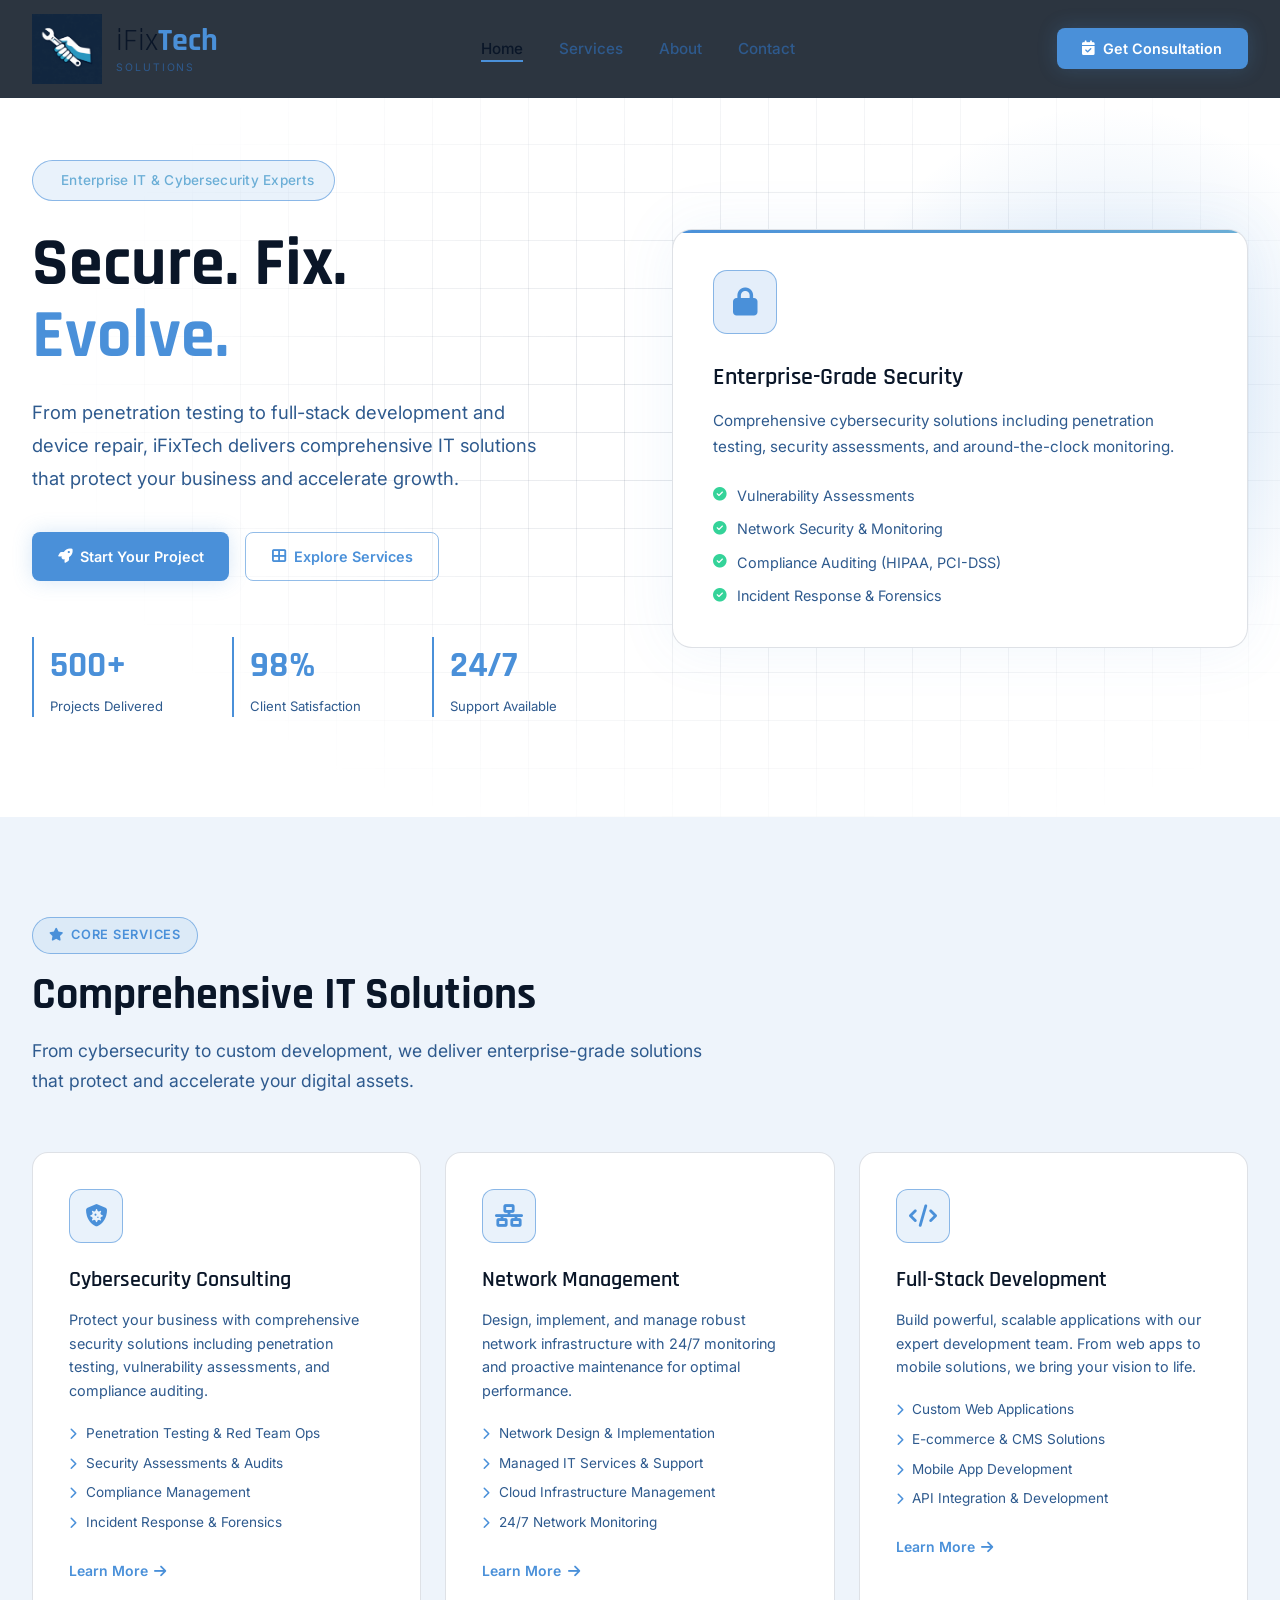
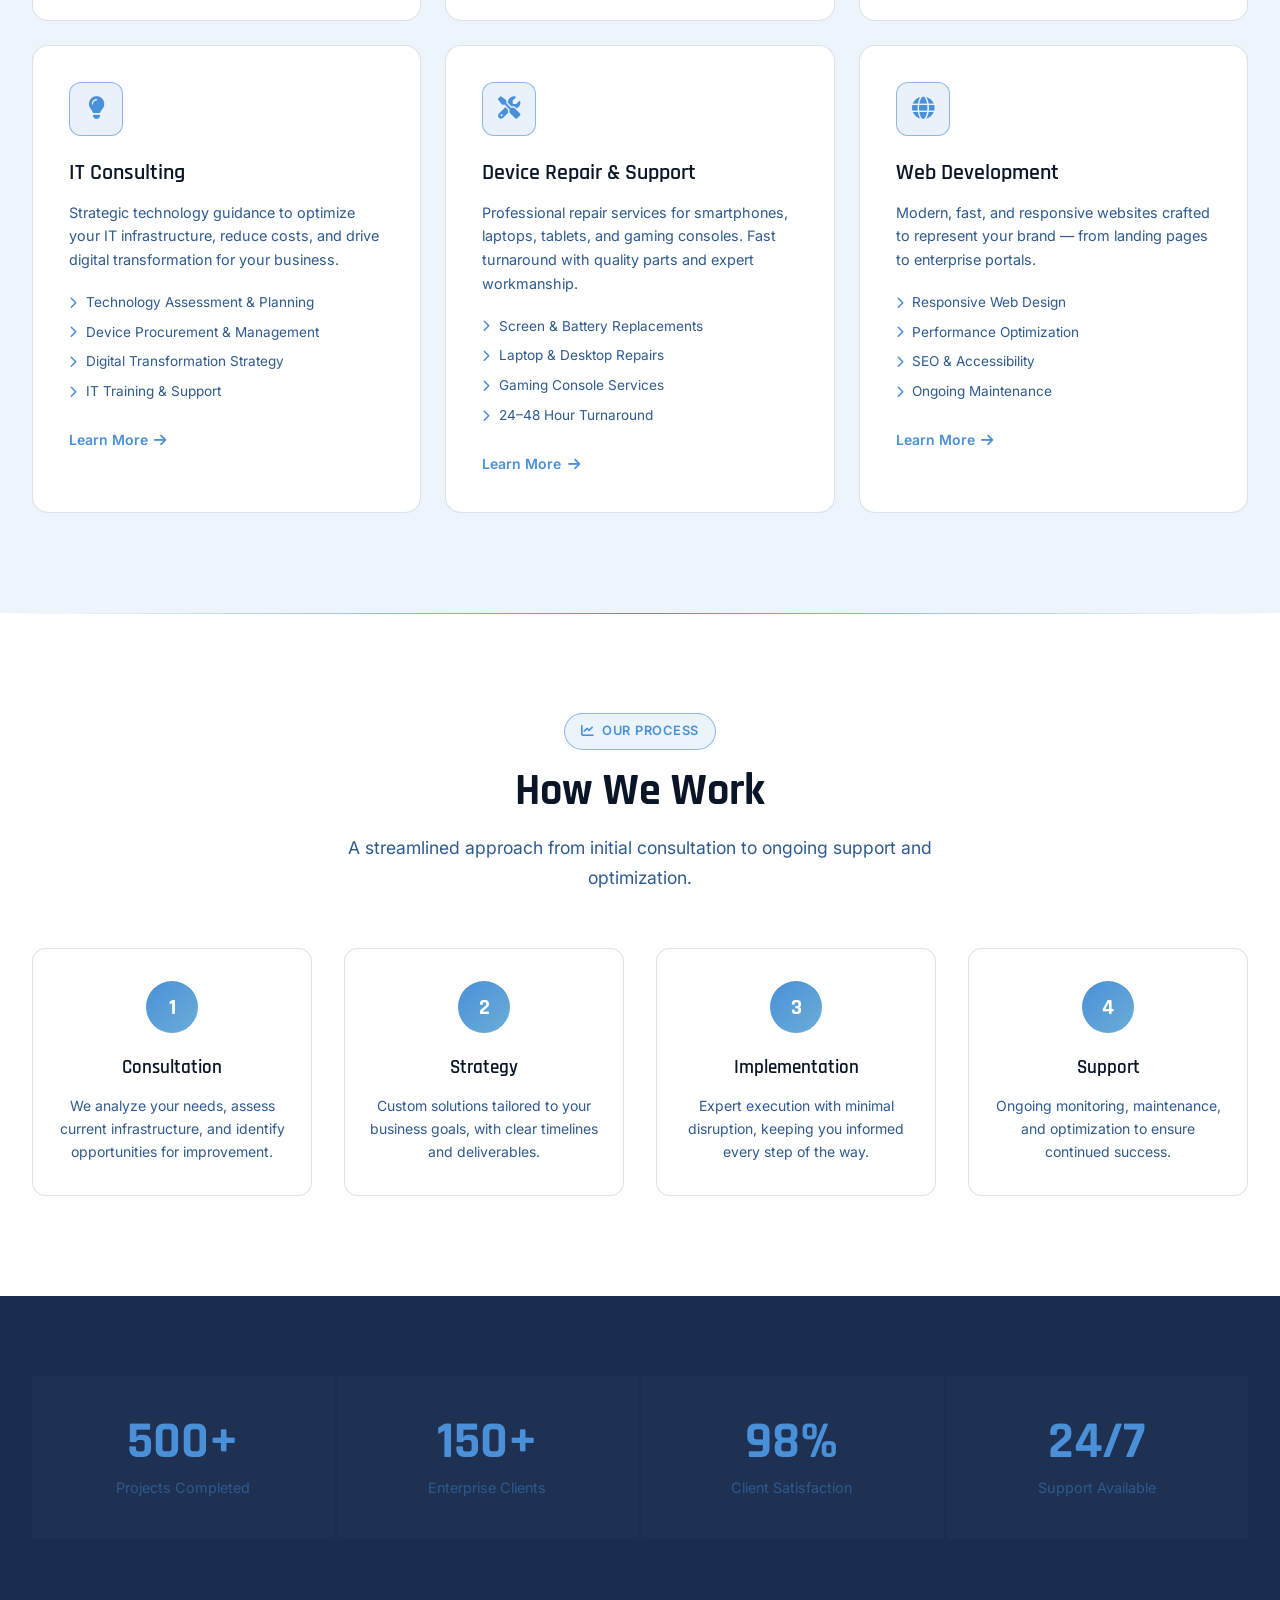
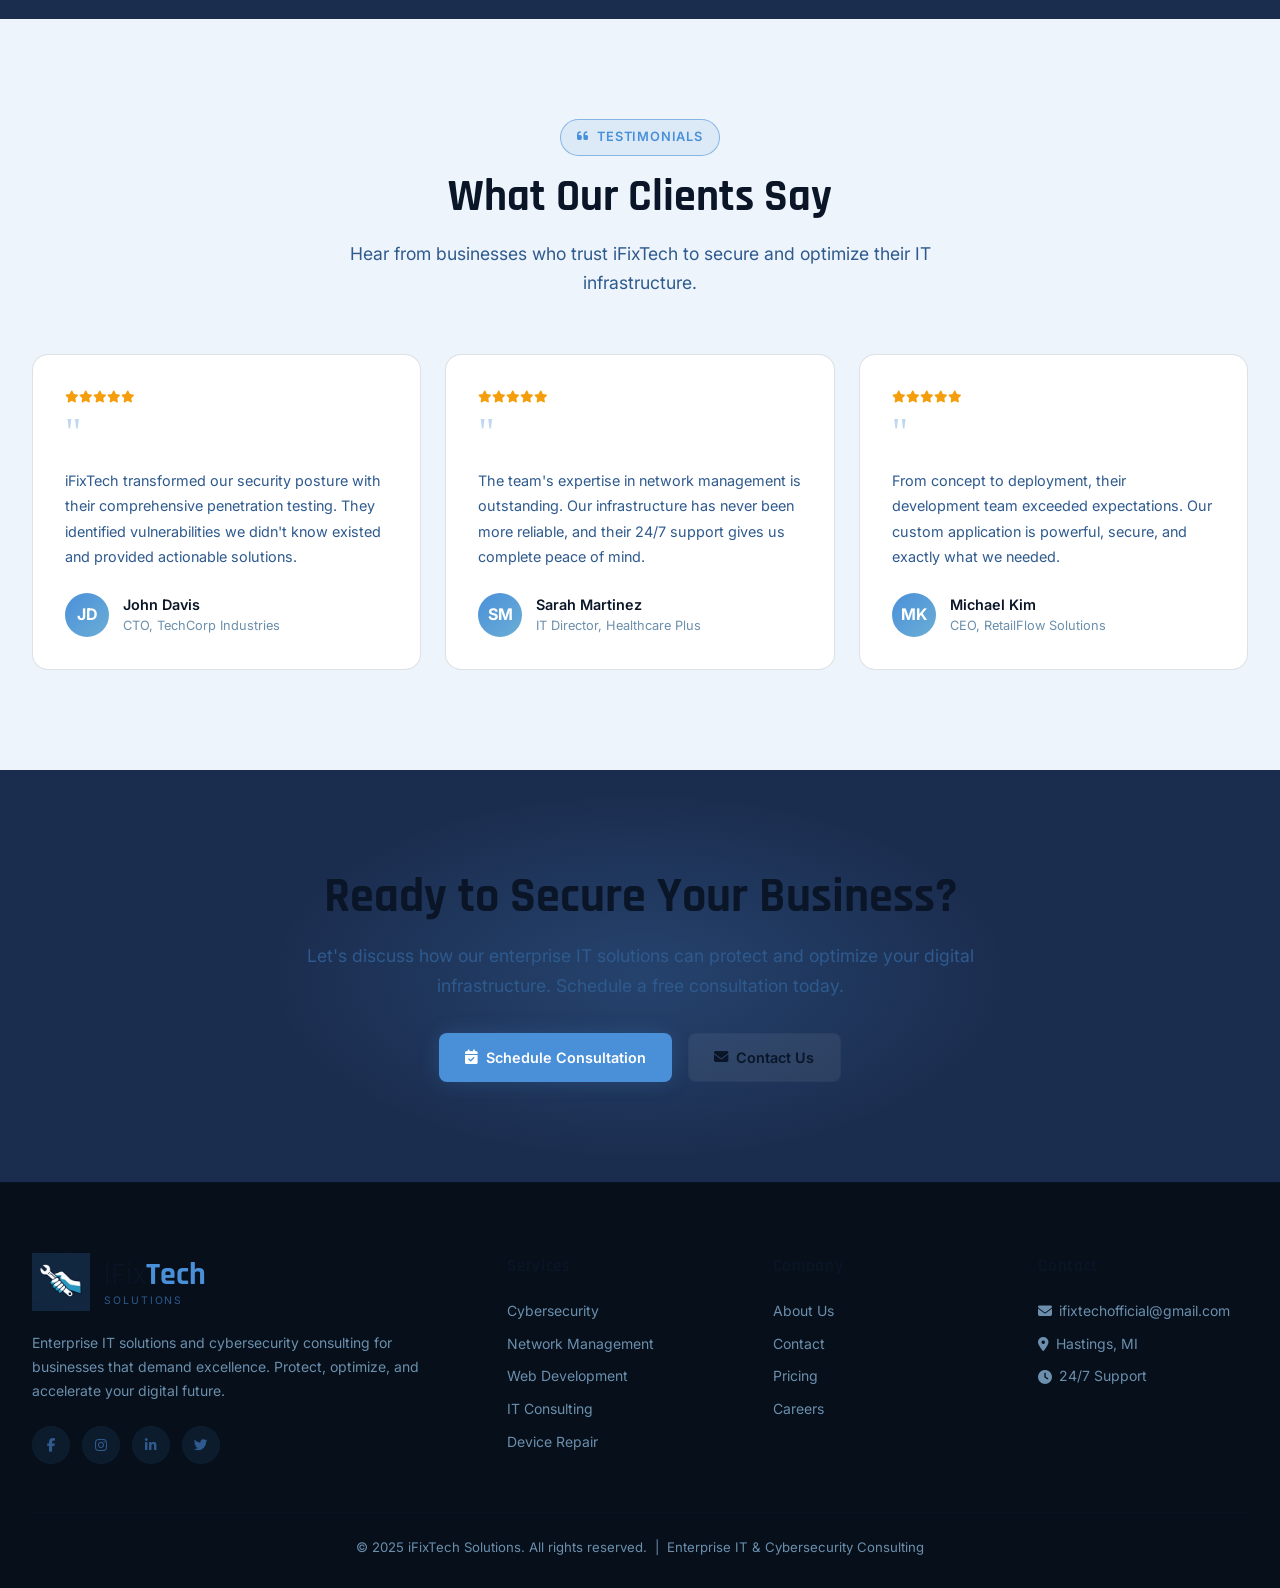
==== commit 3a3c7033: "Use icon-only logo with iFixTech text beside it in nav and footer Co-Authored-By: Claude Sonnet 4.6 " ====
--- a/index.html
+++ b/index.html
@@ -1,4 +1,4 @@
-<!DOCTYPE html>
+﻿<!DOCTYPE html>
 <html lang="en">
 <head>
     <meta charset="UTF-8">
@@ -467,7 +467,7 @@
     <div class="container">
         <nav class="nav">
             <a href="index.html" class="logo">
-                <img src="logo.webp" alt="iFixTech" class="logo-img">
+                <img src="logo-icon.webp" alt="iFixTech" class="logo-img">
                 <div class="logo-text">
                     <div class="logo-name">
                         <span class="logo-ifix">iFix</span><span class="logo-tech">Tech</span>
@@ -779,7 +779,7 @@
         <div class="footer-grid">
             <div class="footer-brand">
                 <a href="index.html" class="logo">
-                    <img src="logo.webp" alt="iFixTech" class="logo-img" style="height:58px;">
+                    <img src="logo-icon.webp" alt="iFixTech" class="logo-img" style="height:58px;">
                     <div class="logo-text">
                         <div class="logo-name"><span class="logo-ifix">iFix</span><span class="logo-tech">Tech</span></div>
                         <div class="logo-sub">Solutions</div>
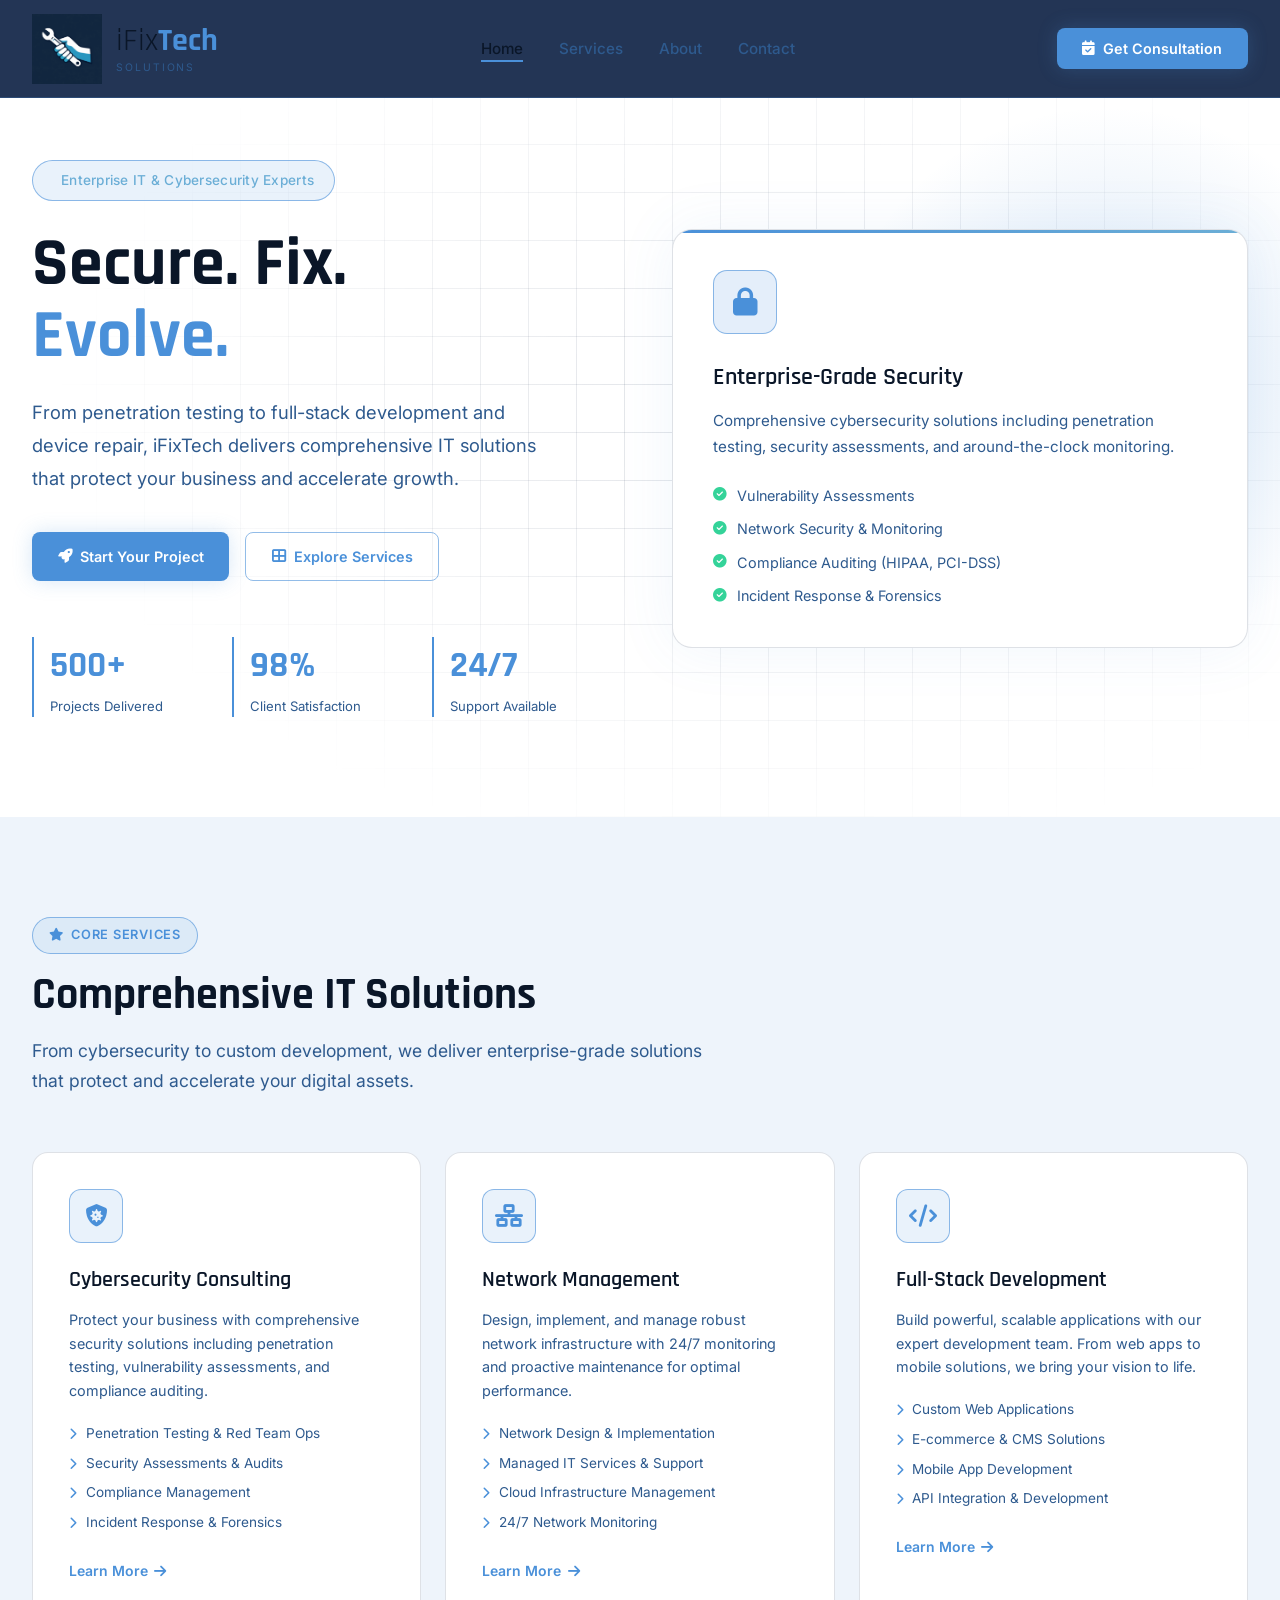
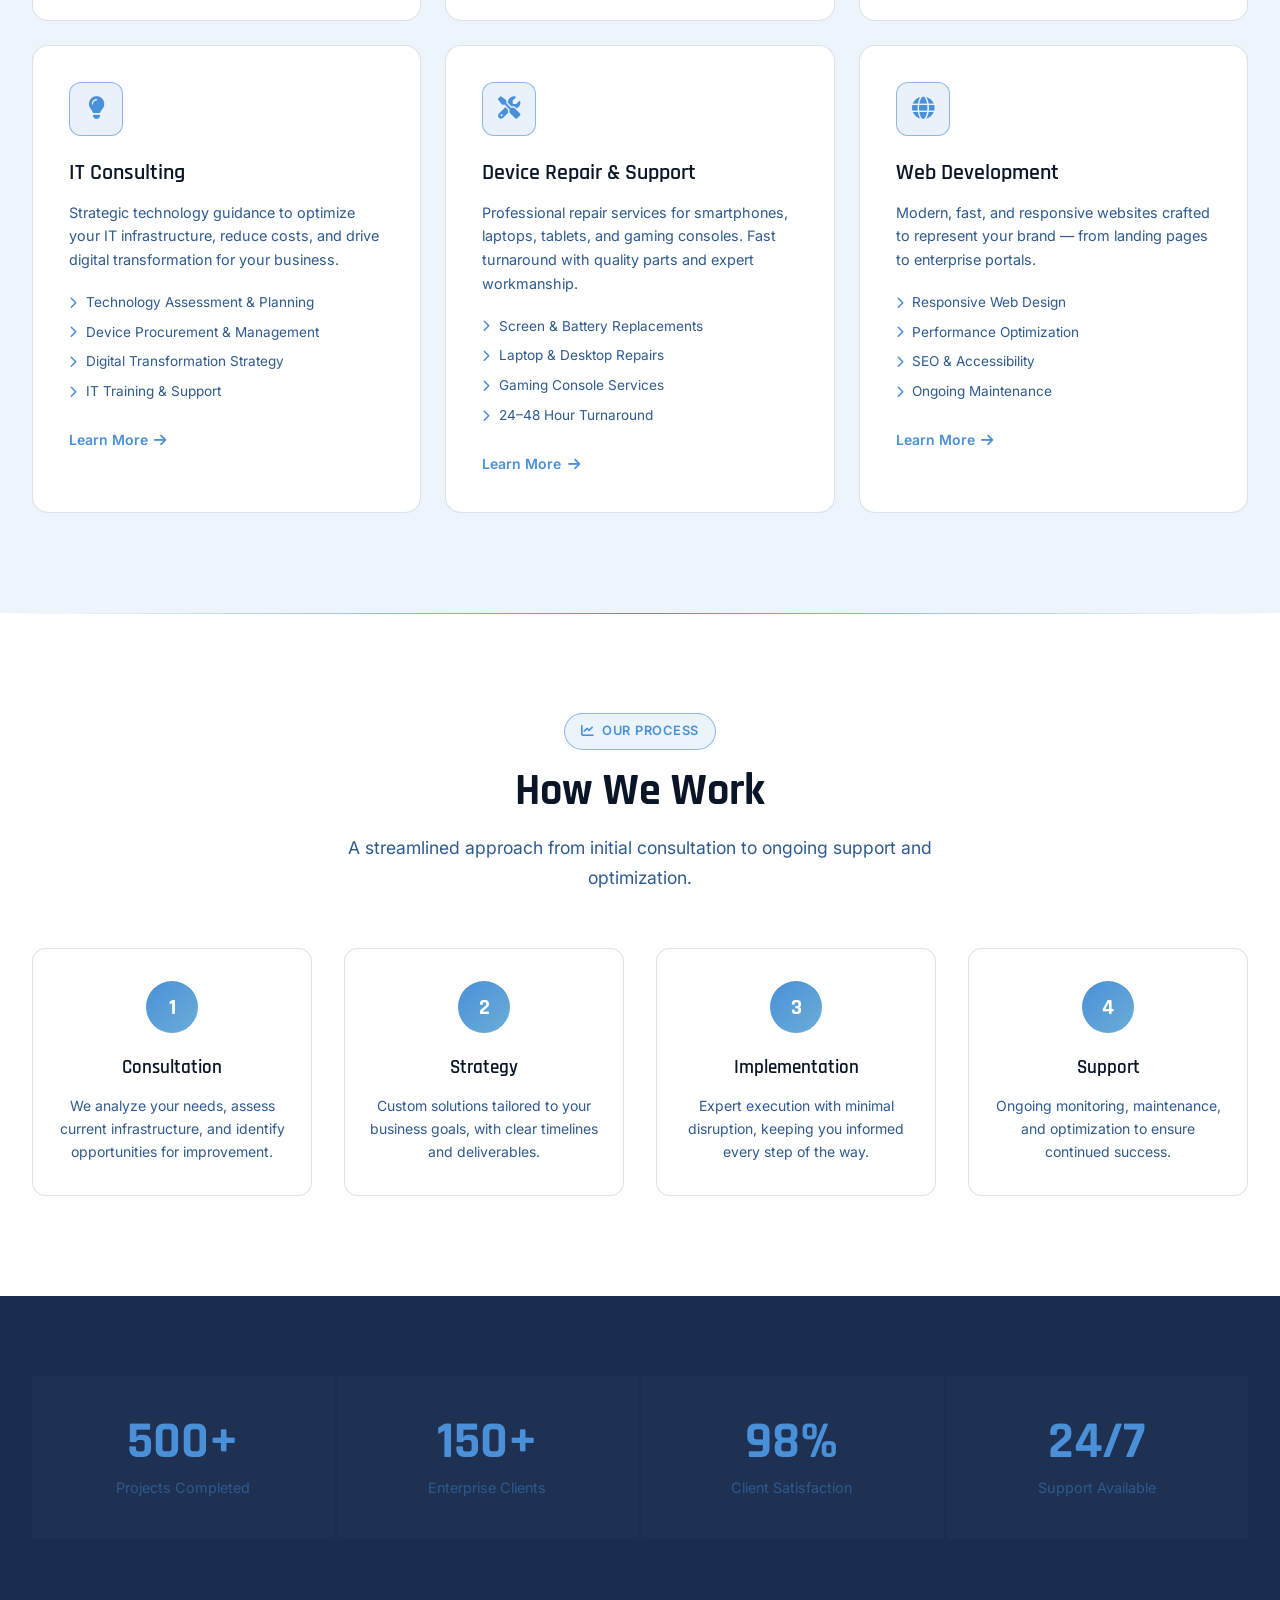
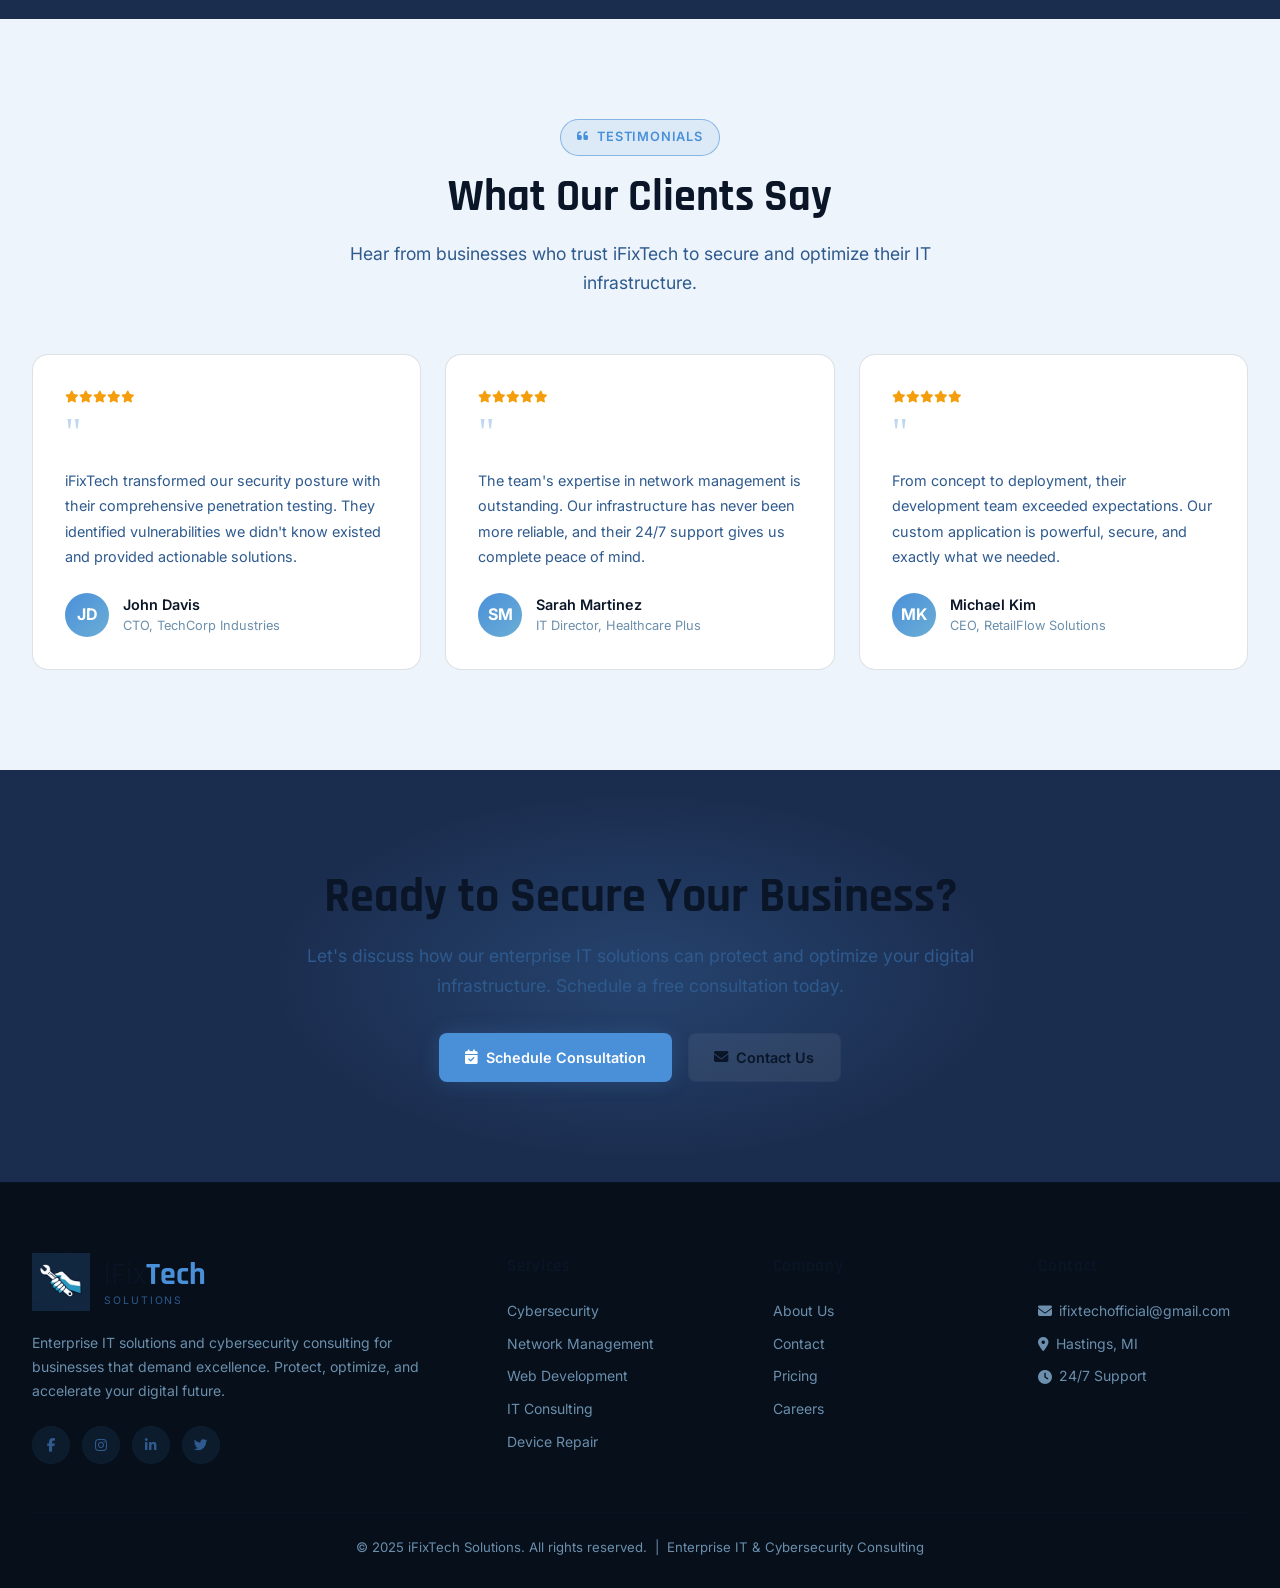
==== commit b90270d3: "Match header background to logo navy (#1B2D4F) Co-Authored-By: Claude Sonnet 4.6 <noreply@anthropic." ====
--- a/index.html
+++ b/index.html
@@ -68,12 +68,12 @@
         /* ── NAV ── */
         .header {
             position: fixed; top: 0; left: 0; right: 0; z-index: 1000;
-            background: rgba(8,18,31,0.85);
+            background: rgba(27,45,79,0.96);
             backdrop-filter: blur(18px);
-            border-bottom: 1px solid var(--border);
+            border-bottom: 1px solid rgba(74,144,217,0.25);
             transition: background 0.3s;
         }
-        .header.scrolled { background: rgba(8,18,31,0.97); }
+        .header.scrolled { background: rgba(27,45,79,1); }
         .nav {
             display: flex; align-items: center;
             justify-content: space-between;
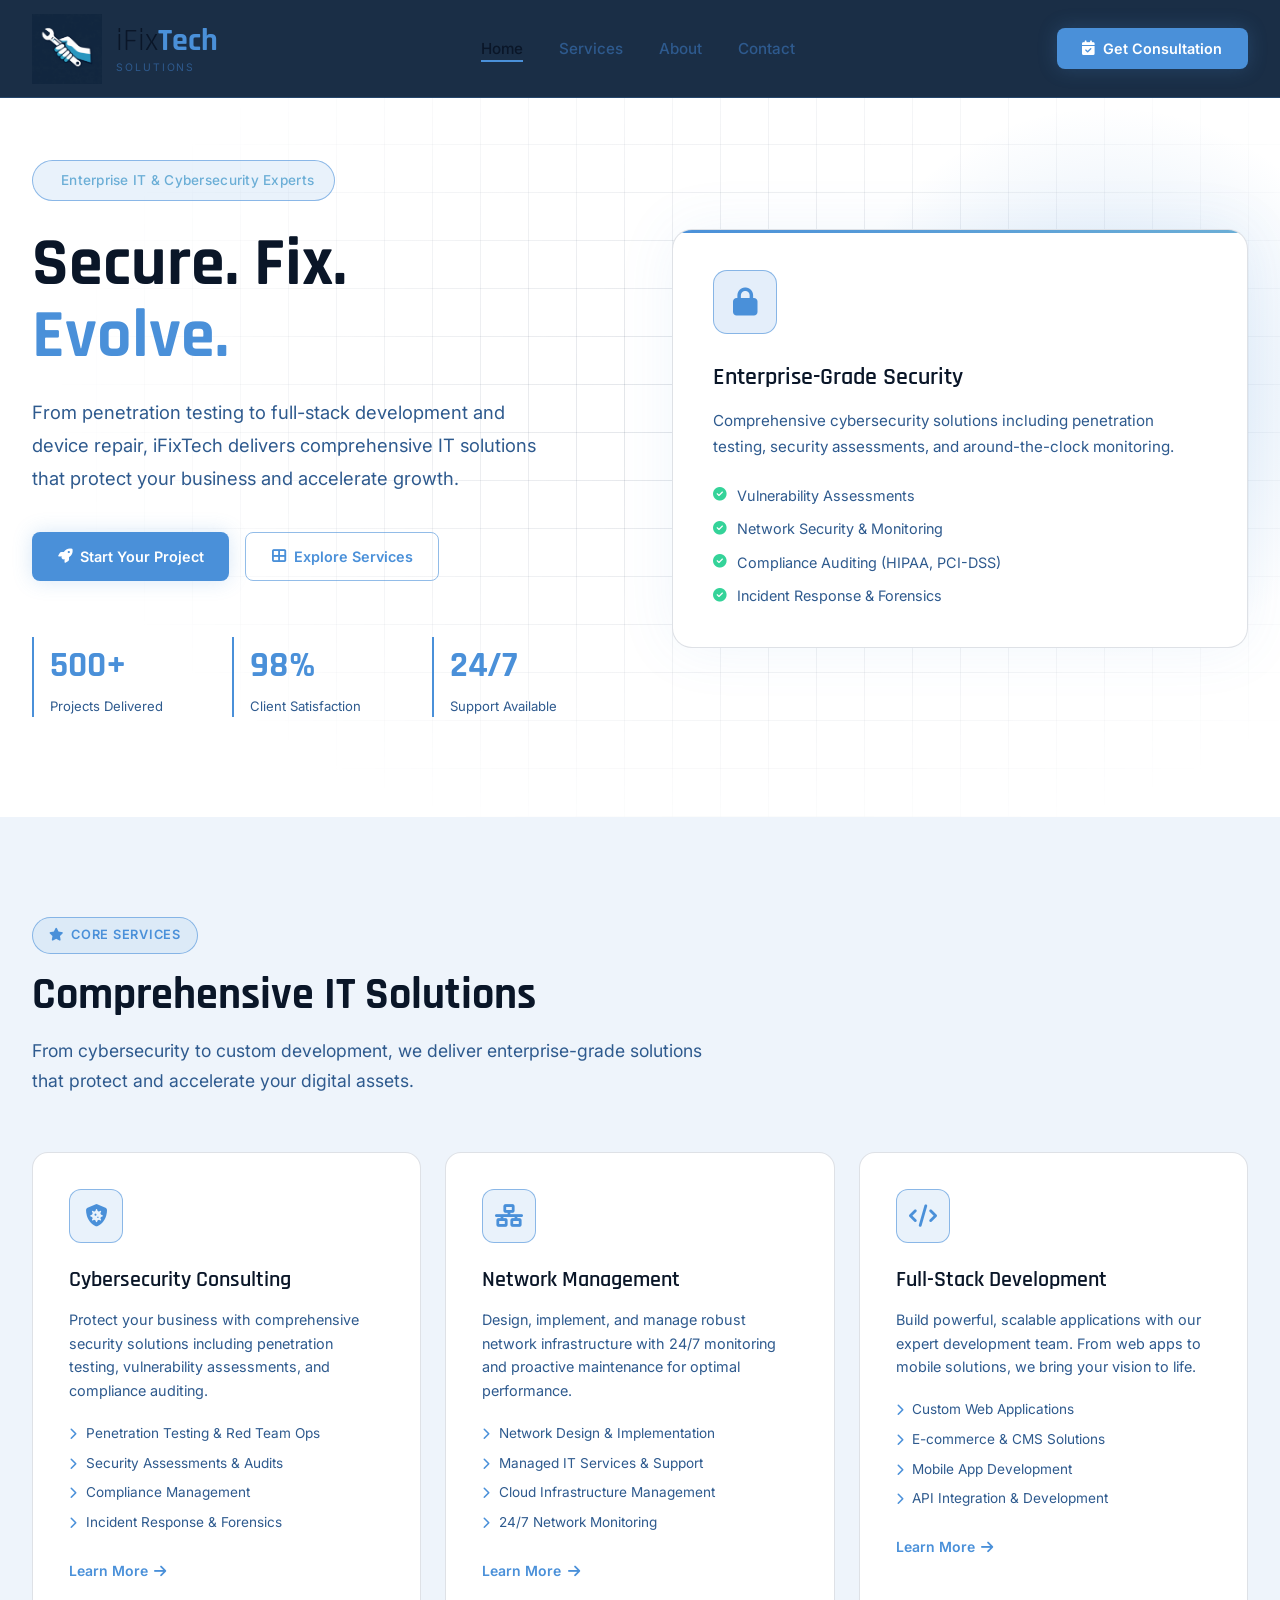
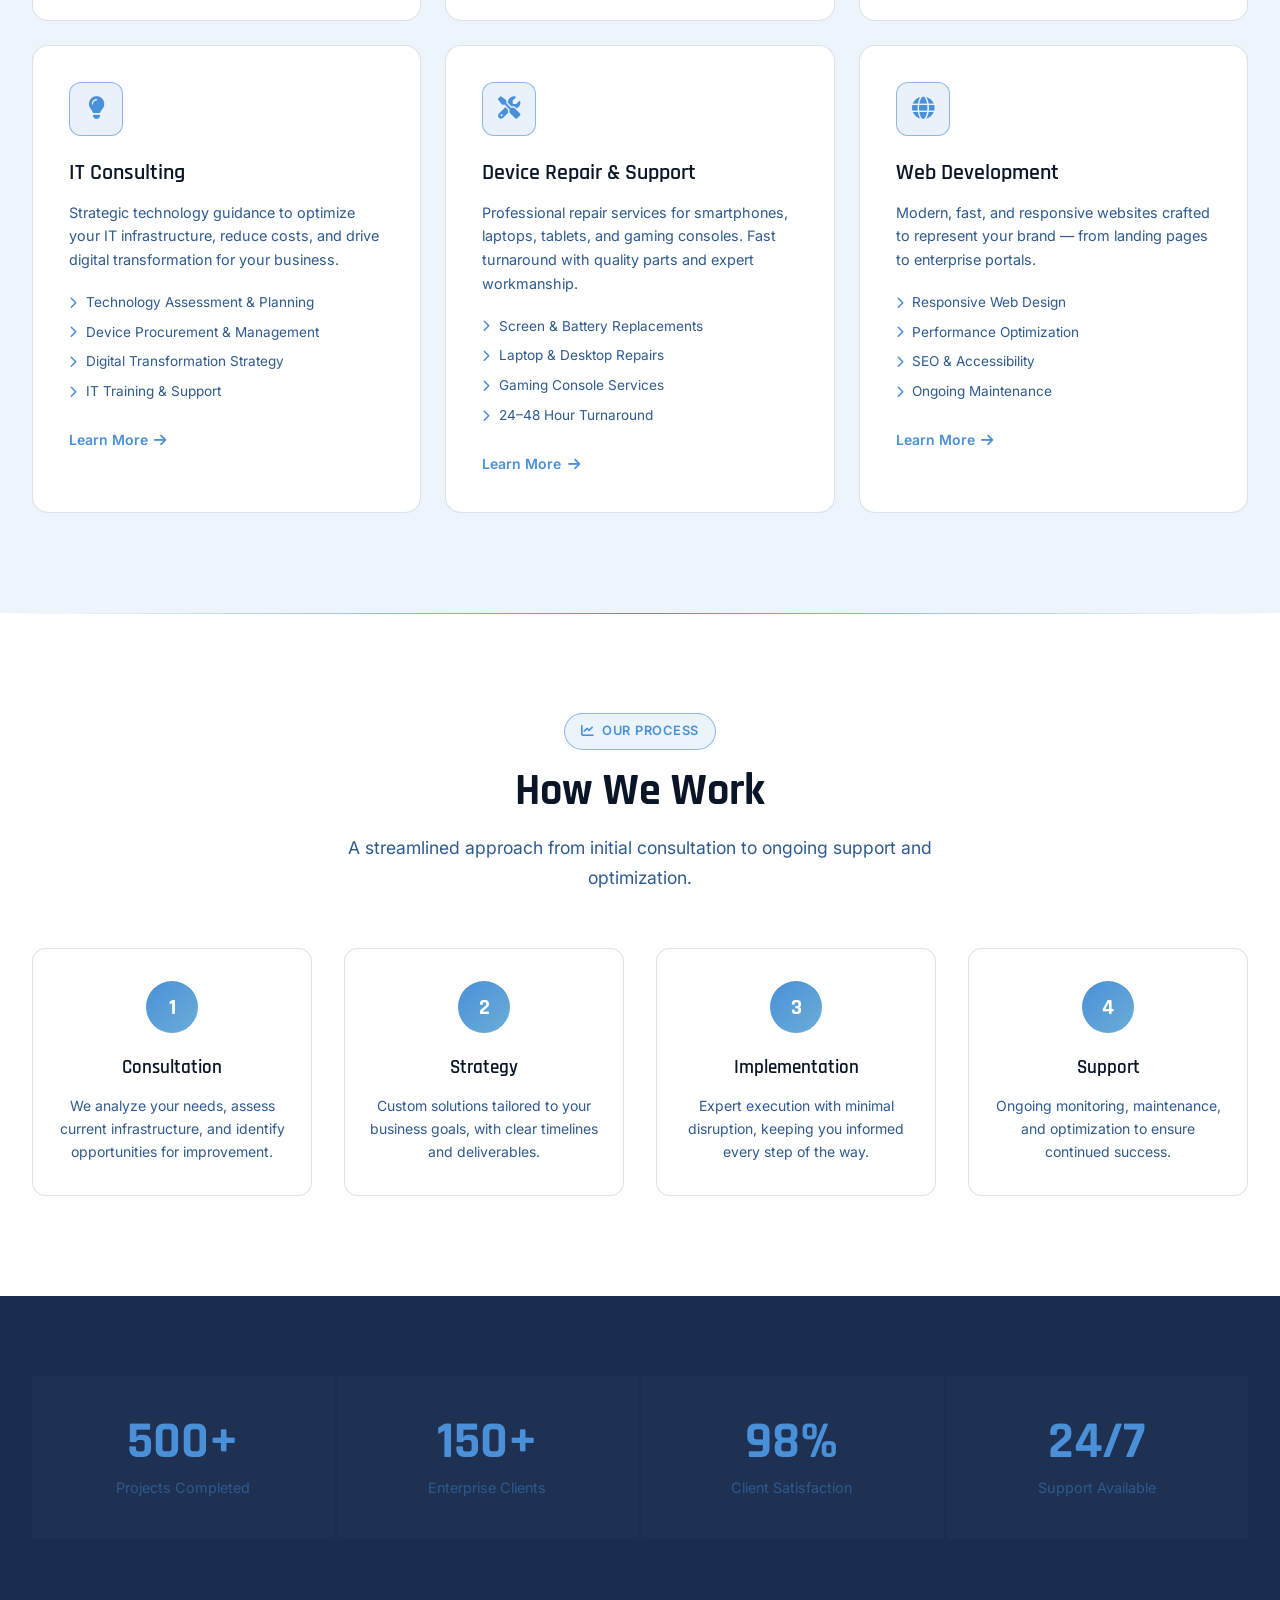
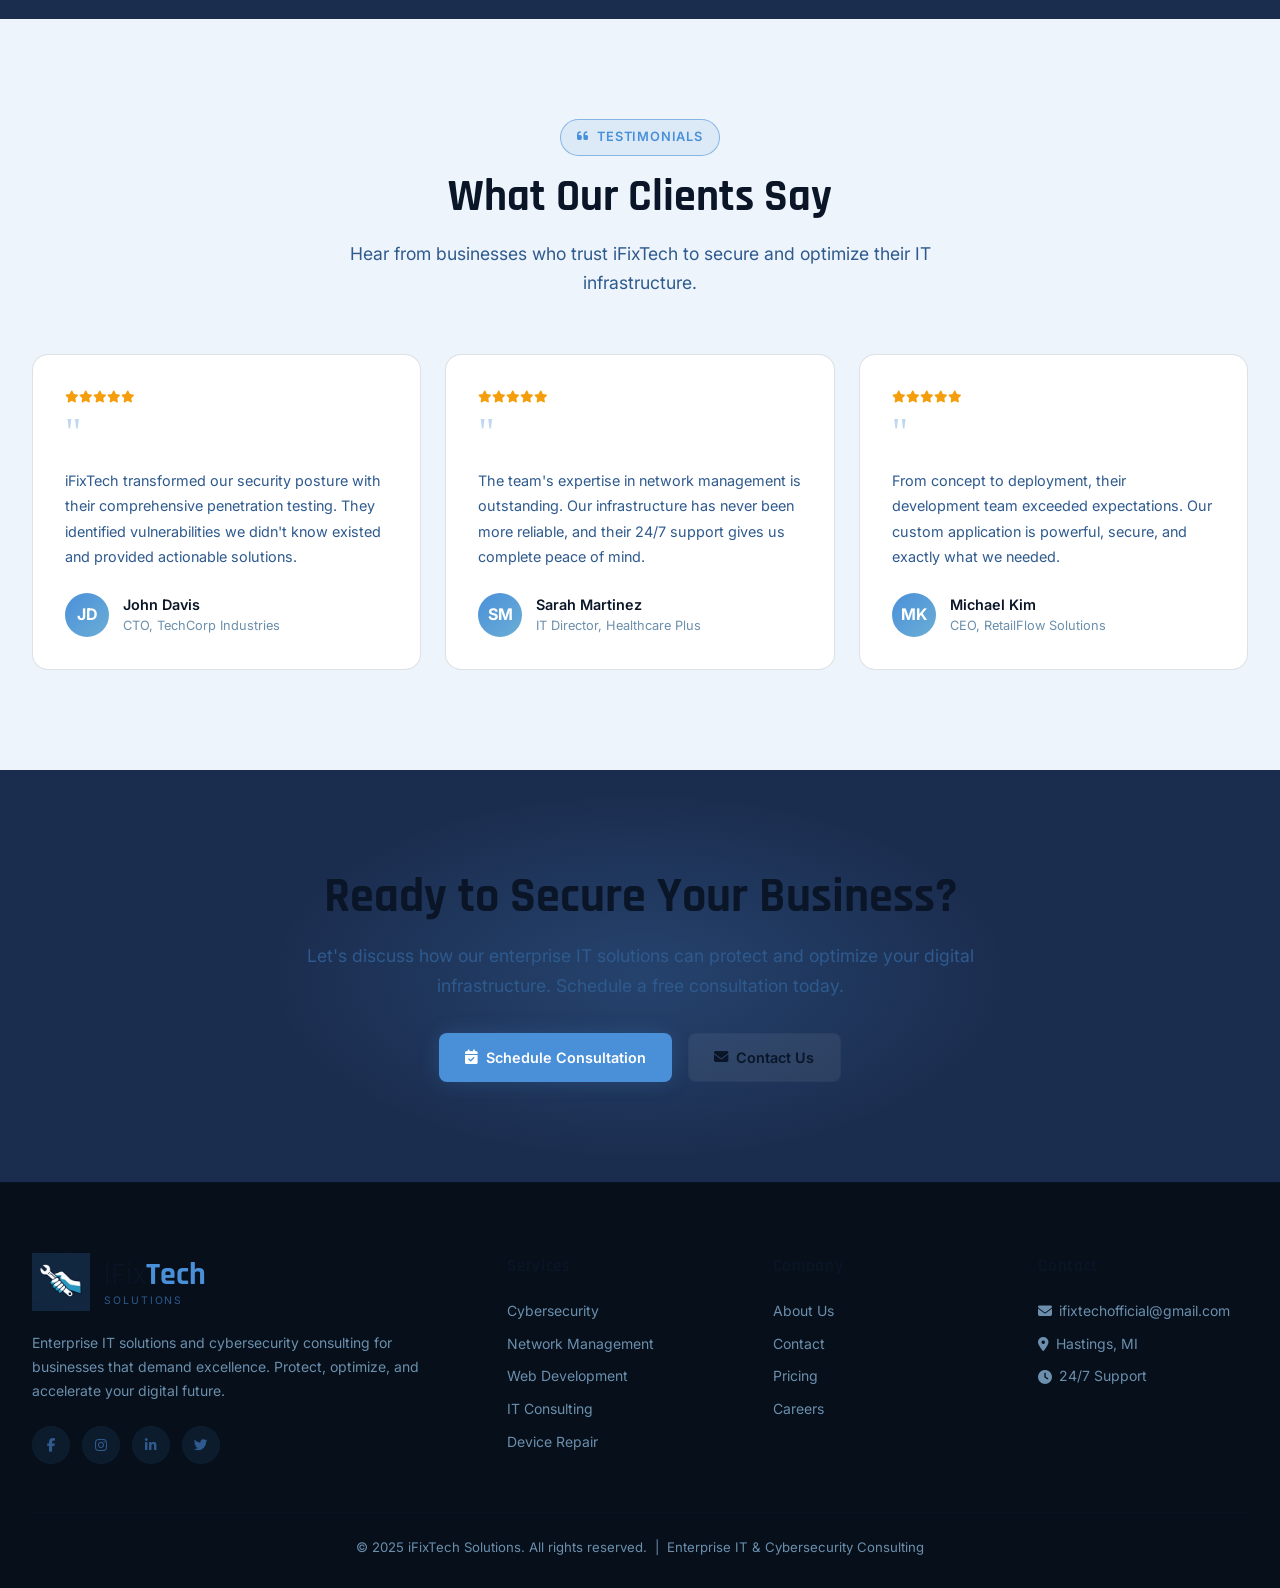
==== commit 1299f68f: "Fix header color to match logo background; cross-browser compatibility sweep - Set header background" ====
--- a/index.html
+++ b/index.html
@@ -22,8 +22,8 @@
             --text-sec:   #7FA8CC;
             --text-mut:   #4A6B8A;
             --success:    #34D399;
-            --font-disp:  'Rajdhani', sans-serif;
-            --font-body:  'Inter', sans-serif;
+            --font-disp:  'Rajdhani', 'Arial Narrow', Arial, sans-serif;
+            --font-body:  'Inter', -apple-system, BlinkMacSystemFont, 'Segoe UI', Roboto, sans-serif;
             color-scheme: dark;
         }
         @media (prefers-color-scheme: light) {
@@ -68,12 +68,13 @@
         /* ── NAV ── */
         .header {
             position: fixed; top: 0; left: 0; right: 0; z-index: 1000;
-            background: rgba(27,45,79,0.96);
+            background: rgba(17,38,63,0.96);
+            -webkit-backdrop-filter: blur(18px);
             backdrop-filter: blur(18px);
             border-bottom: 1px solid rgba(74,144,217,0.25);
             transition: background 0.3s;
         }
-        .header.scrolled { background: rgba(27,45,79,1); }
+        .header.scrolled { background: rgba(17,38,63,1); }
         .nav {
             display: flex; align-items: center;
             justify-content: space-between;
@@ -134,6 +135,7 @@
                 linear-gradient(var(--border) 1px, transparent 1px),
                 linear-gradient(90deg, var(--border) 1px, transparent 1px);
             background-size: 48px 48px;
+            -webkit-mask-image: radial-gradient(ellipse 70% 70% at 60% 50%, black 0%, transparent 80%);
             mask-image: radial-gradient(ellipse 70% 70% at 60% 50%, black 0%, transparent 80%);
         }
         .hero-glow {
@@ -340,7 +342,7 @@
         /* ── MODAL ── */
         .modal {
             display: none; position: fixed; inset: 0; z-index: 2000;
-            background: rgba(4,10,20,0.92); backdrop-filter: blur(10px);
+            background: rgba(4,10,20,0.92); -webkit-backdrop-filter: blur(10px); backdrop-filter: blur(10px);
             align-items: center; justify-content: center;
         }
         .modal.active { display: flex; }
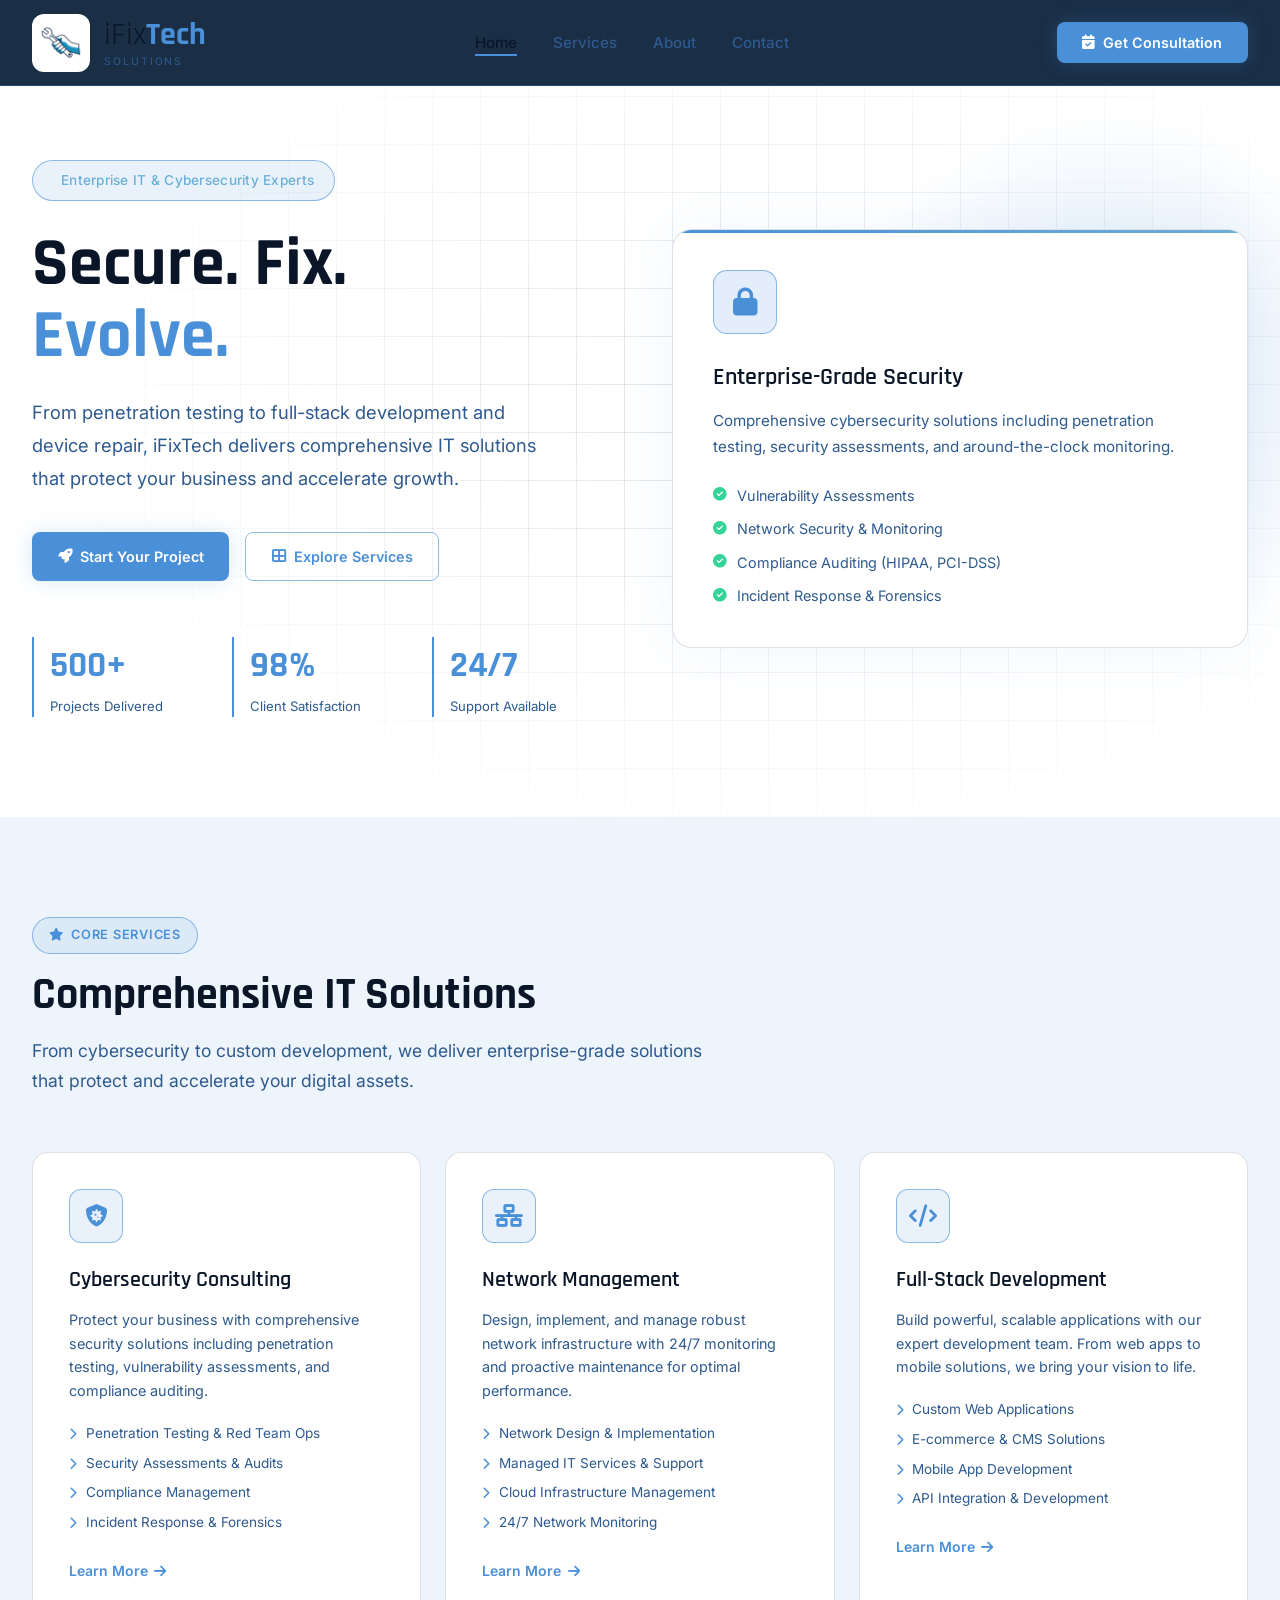
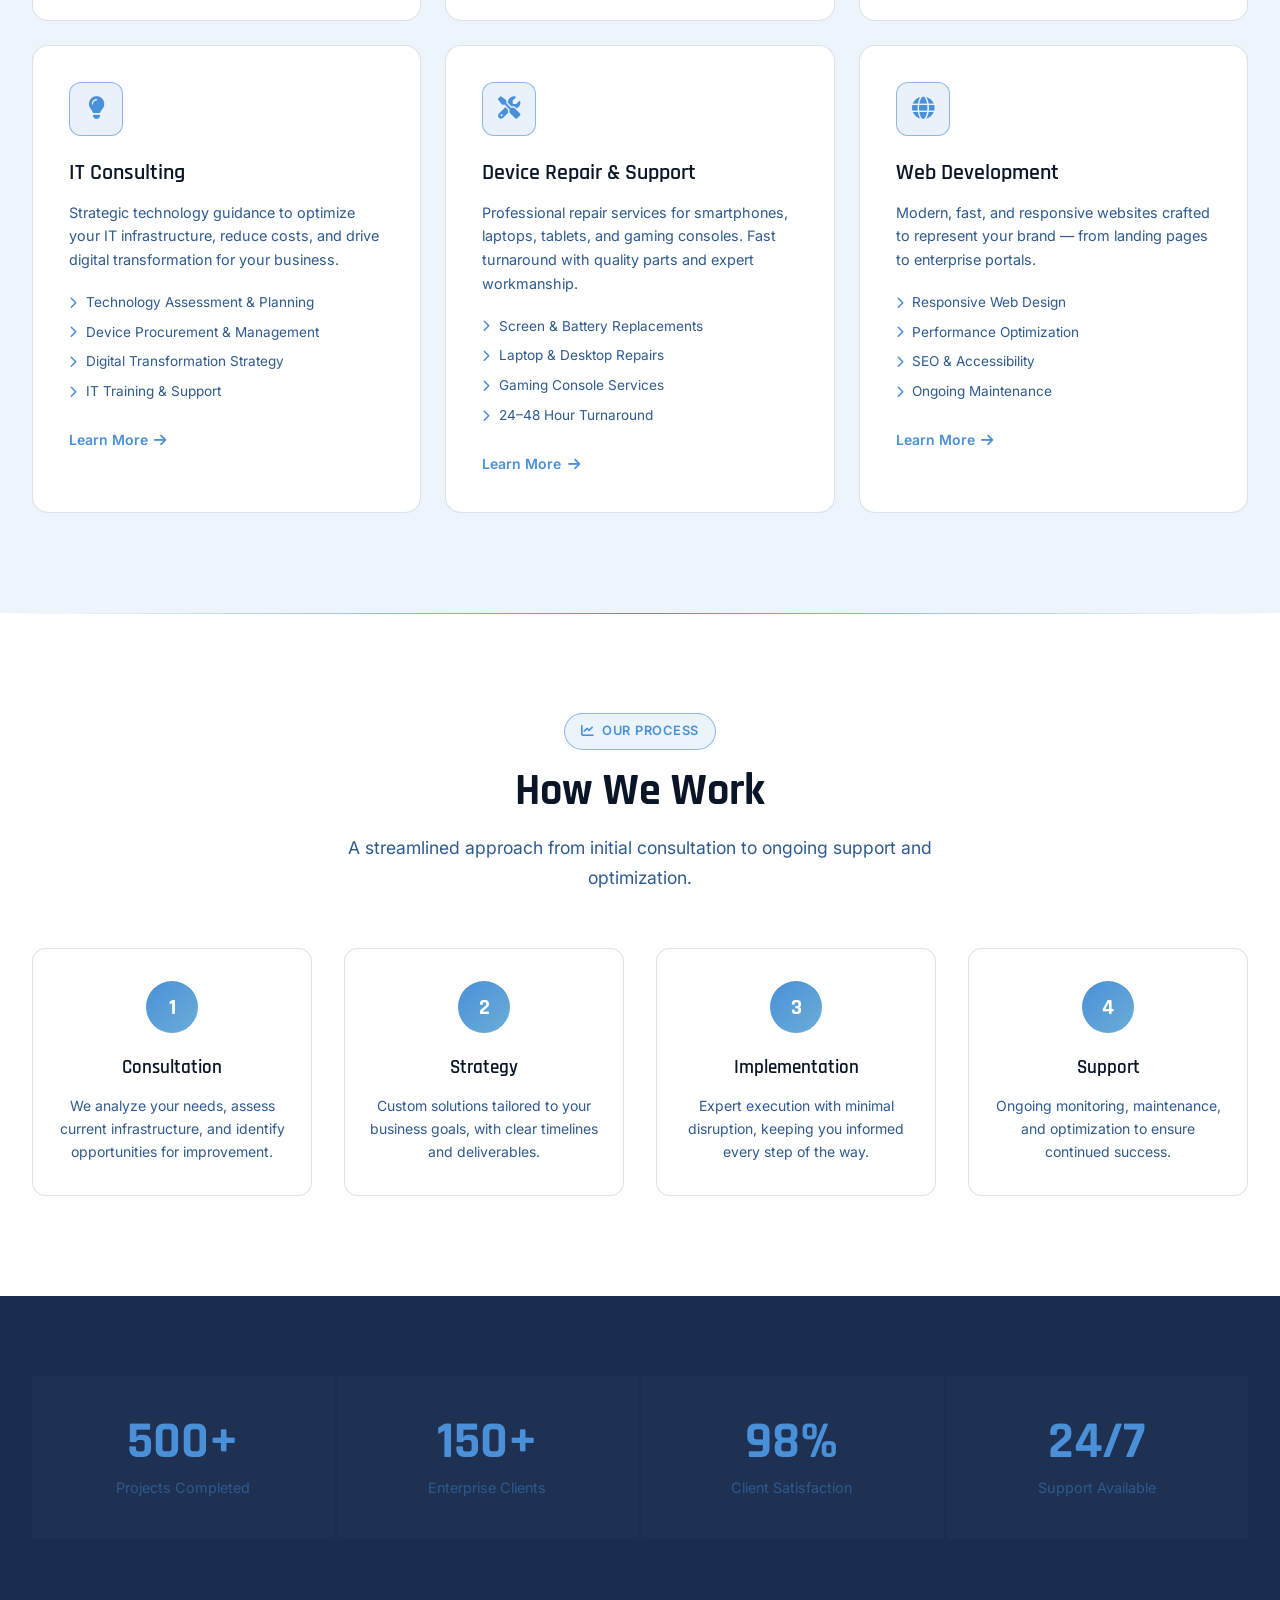
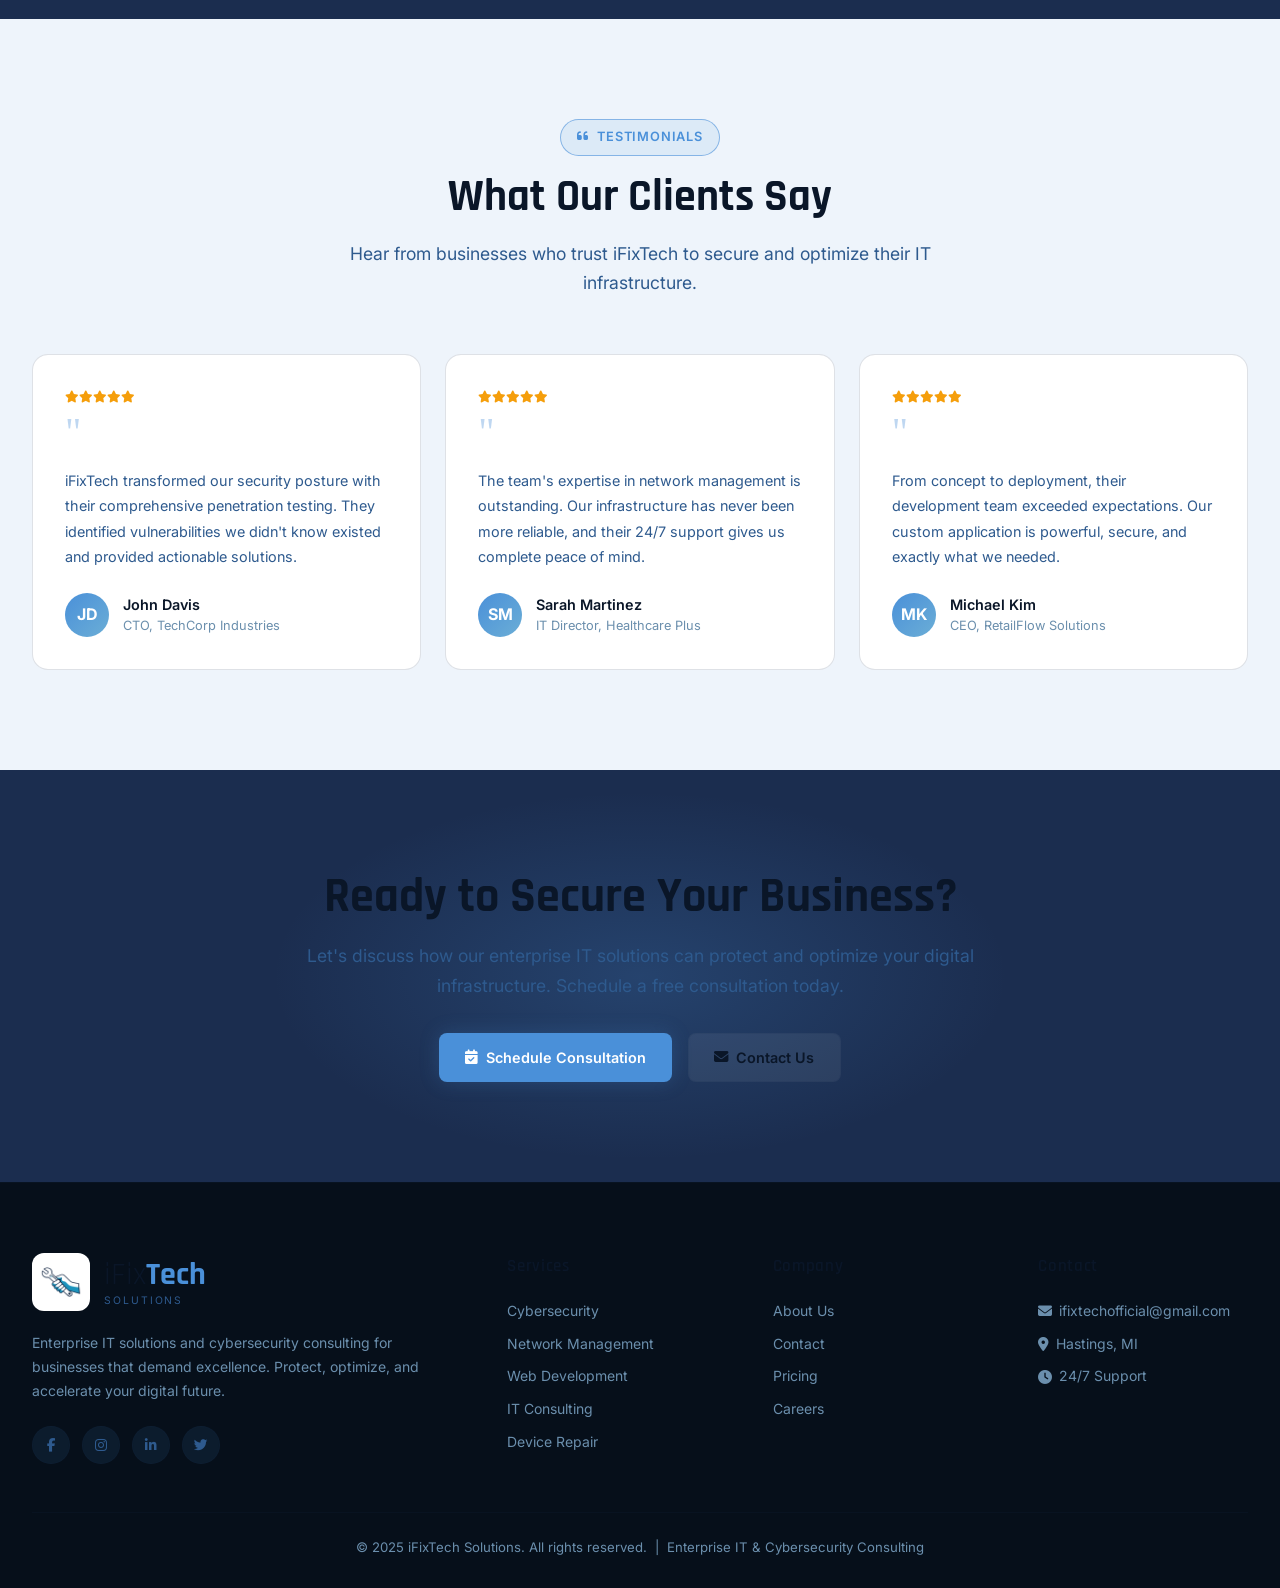
==== commit 33143917: "Replace logo with new hand+wrench icon; fix dark theme on all inner pages - Replace logo-icon.webp w" ====
--- a/index.html
+++ b/index.html
@@ -86,7 +86,7 @@
             transition: opacity 0.2s;
         }
         .logo:hover { opacity: 0.88; }
-        .logo-img { height: 70px; width: auto; flex-shrink: 0; }
+        .logo-img { height: 58px; width: 58px; flex-shrink: 0; object-fit: contain; border-radius: 12px; background: #ffffff; padding: 6px; }
         .logo-text { display: flex; flex-direction: column; line-height: 1.15; }
         .logo-name { font-family: var(--font-disp); font-size: 2rem; }
         .logo-ifix { font-weight: 400; color: var(--text-pri); }
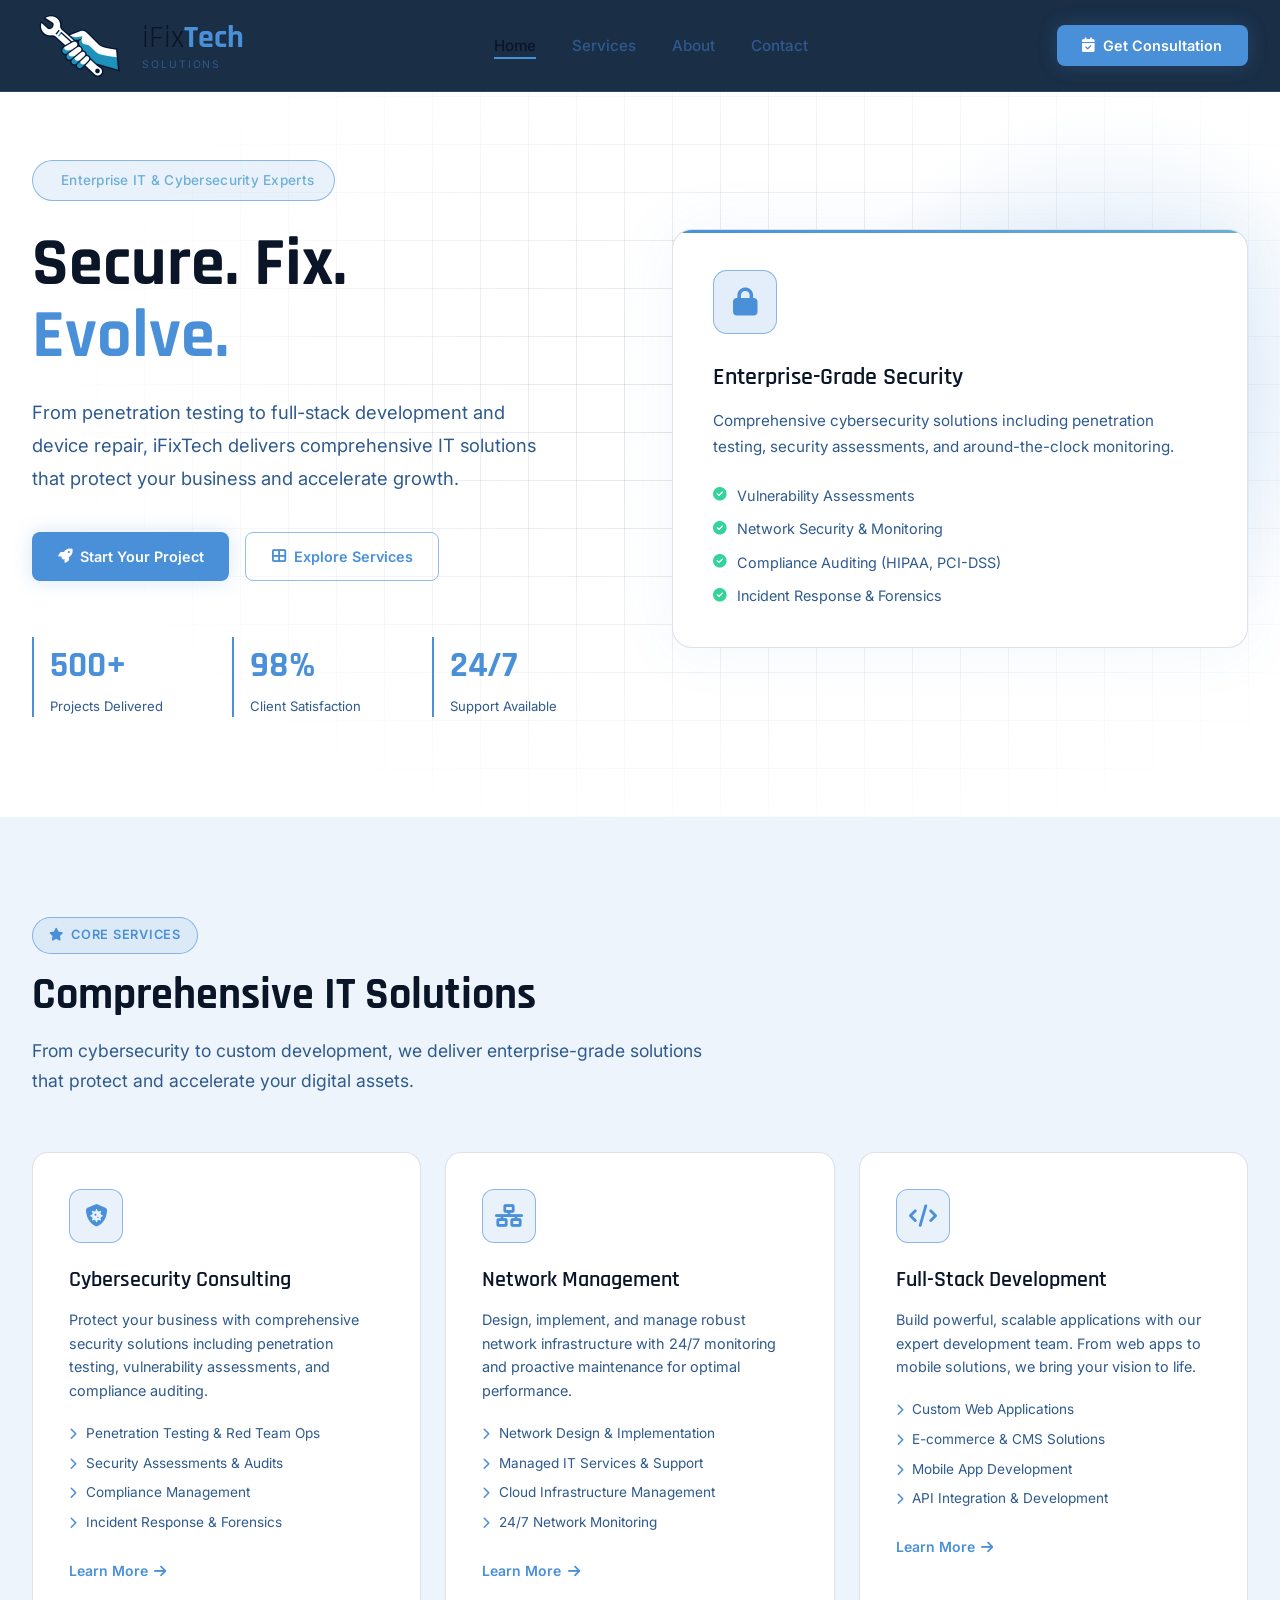
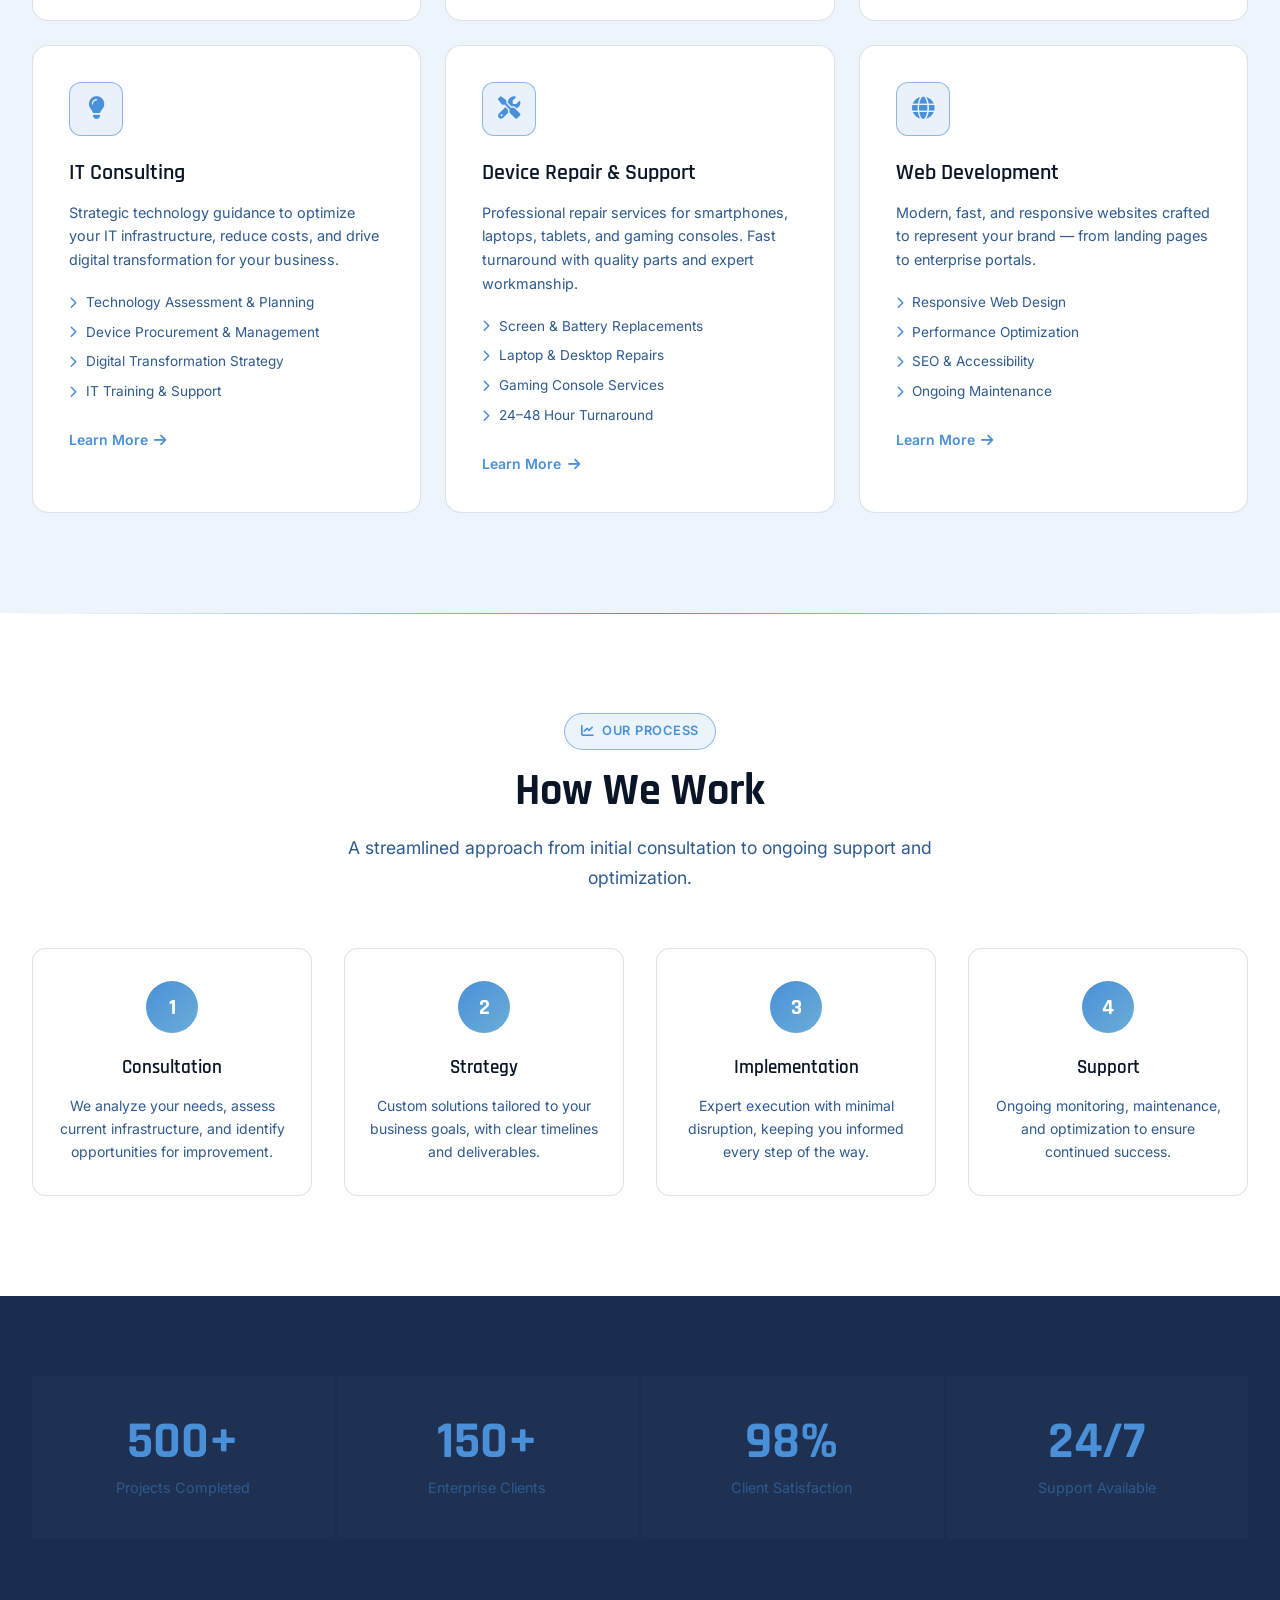
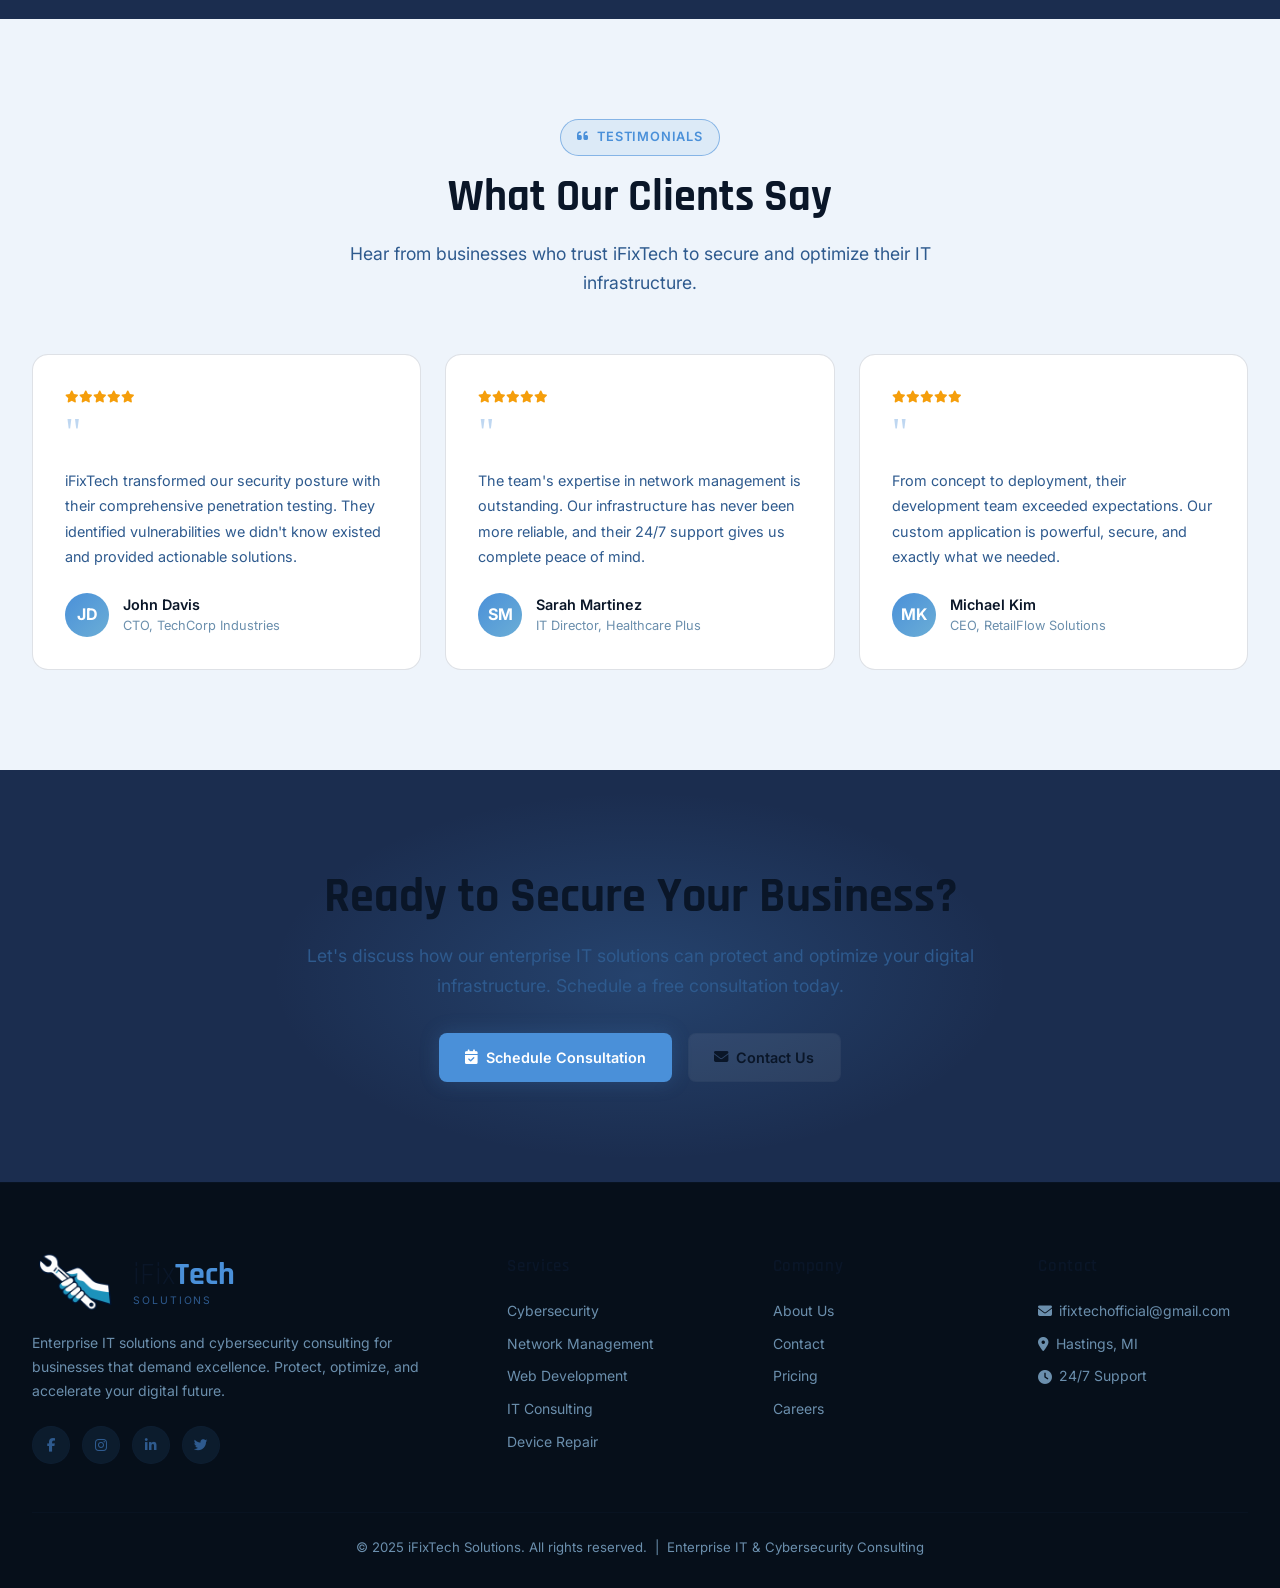
==== commit 3ce063b2: "Remove white badge from logo - display logo-img directly on header Co-Authored-By: Claude Sonnet 4.6" ====
--- a/index.html
+++ b/index.html
@@ -86,7 +86,7 @@
             transition: opacity 0.2s;
         }
         .logo:hover { opacity: 0.88; }
-        .logo-img { height: 58px; width: 58px; flex-shrink: 0; object-fit: contain; border-radius: 12px; background: #ffffff; padding: 6px; }
+        .logo-img { height: 64px; width: auto; flex-shrink: 0; object-fit: contain; }
         .logo-text { display: flex; flex-direction: column; line-height: 1.15; }
         .logo-name { font-family: var(--font-disp); font-size: 2rem; }
         .logo-ifix { font-weight: 400; color: var(--text-pri); }
